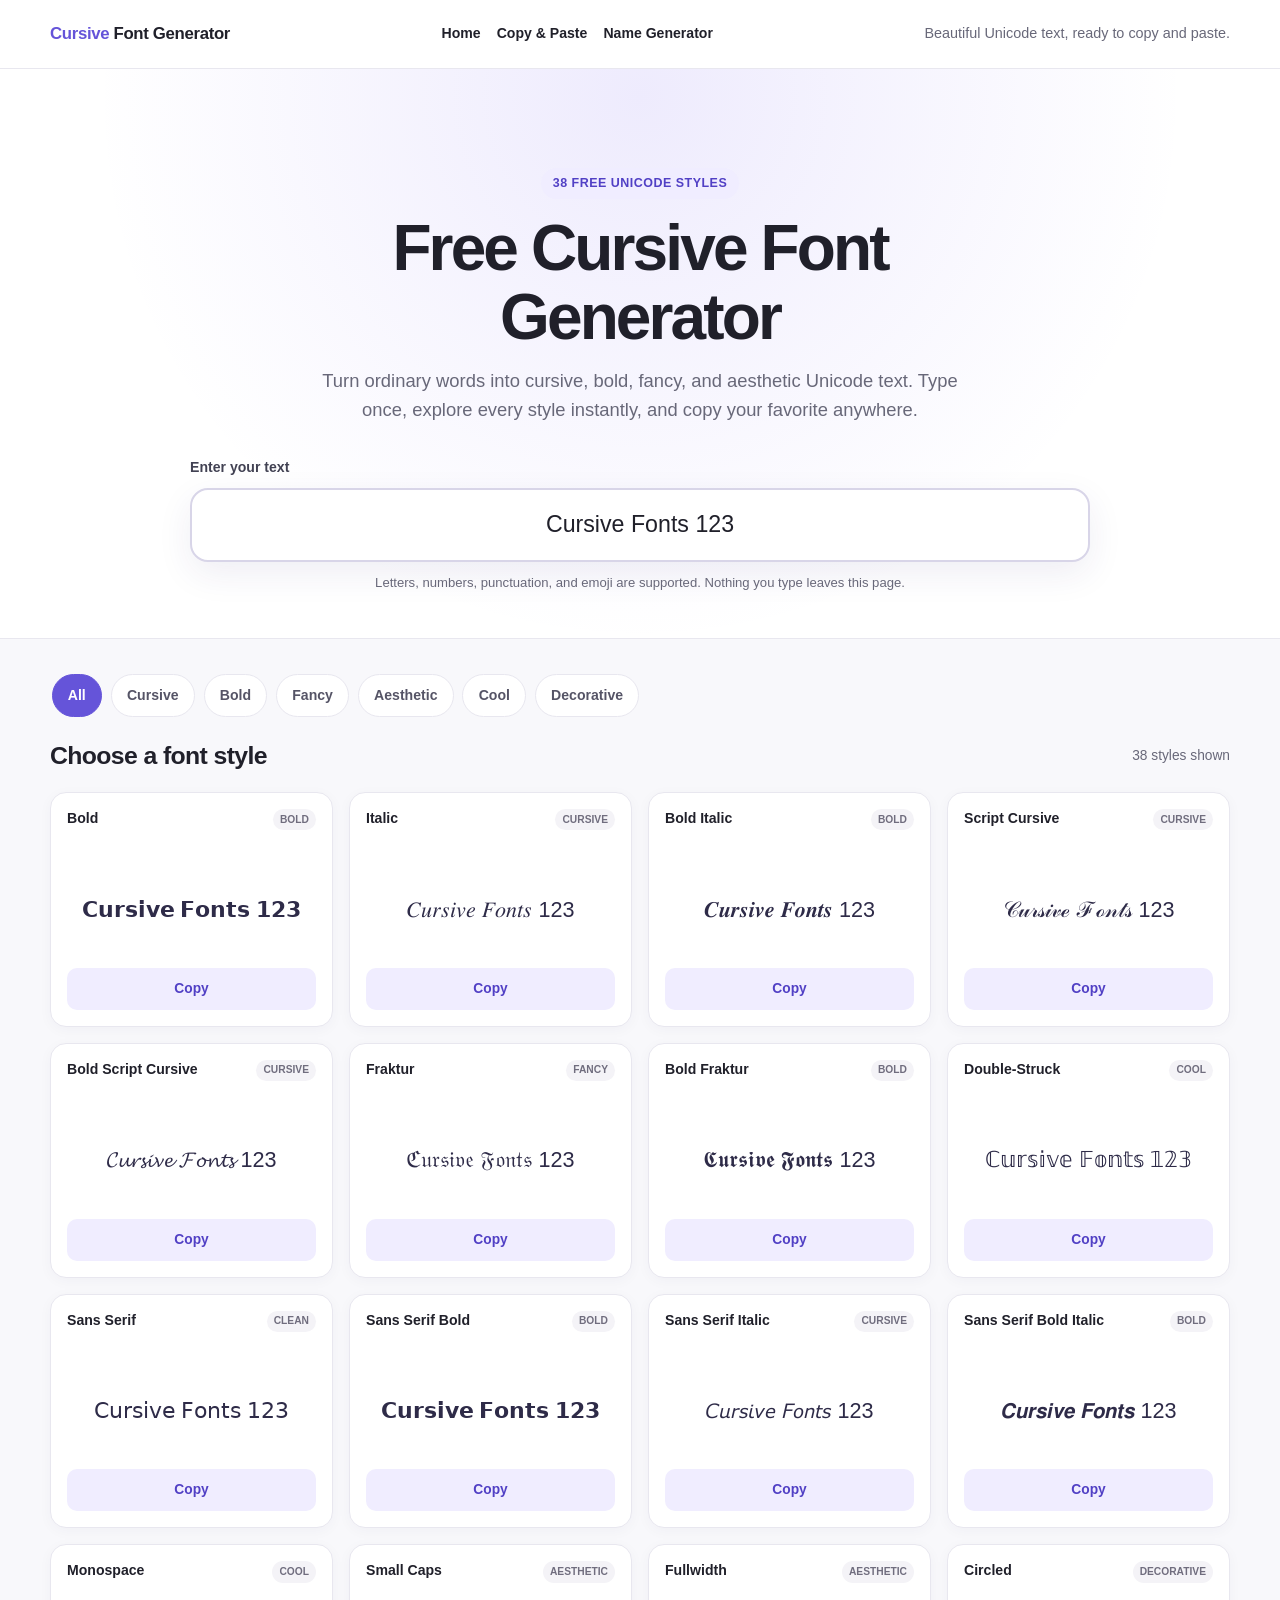
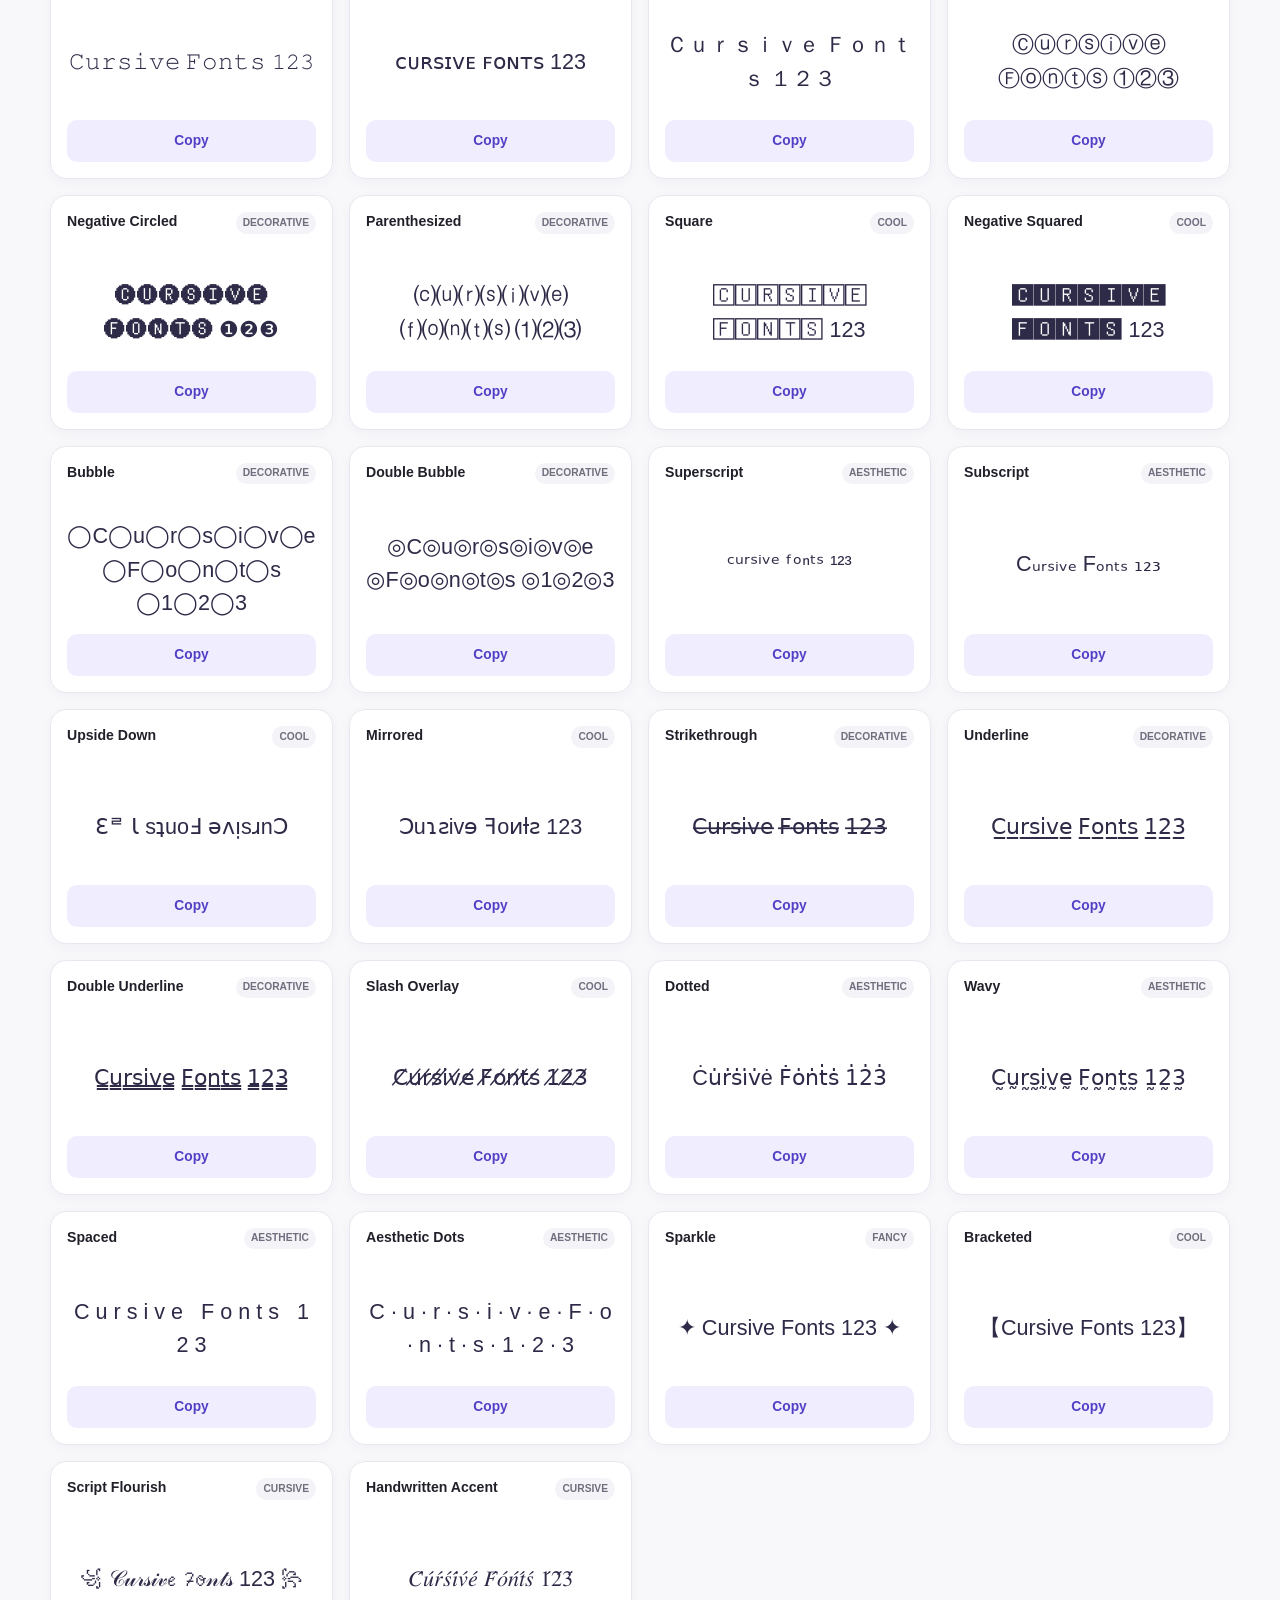
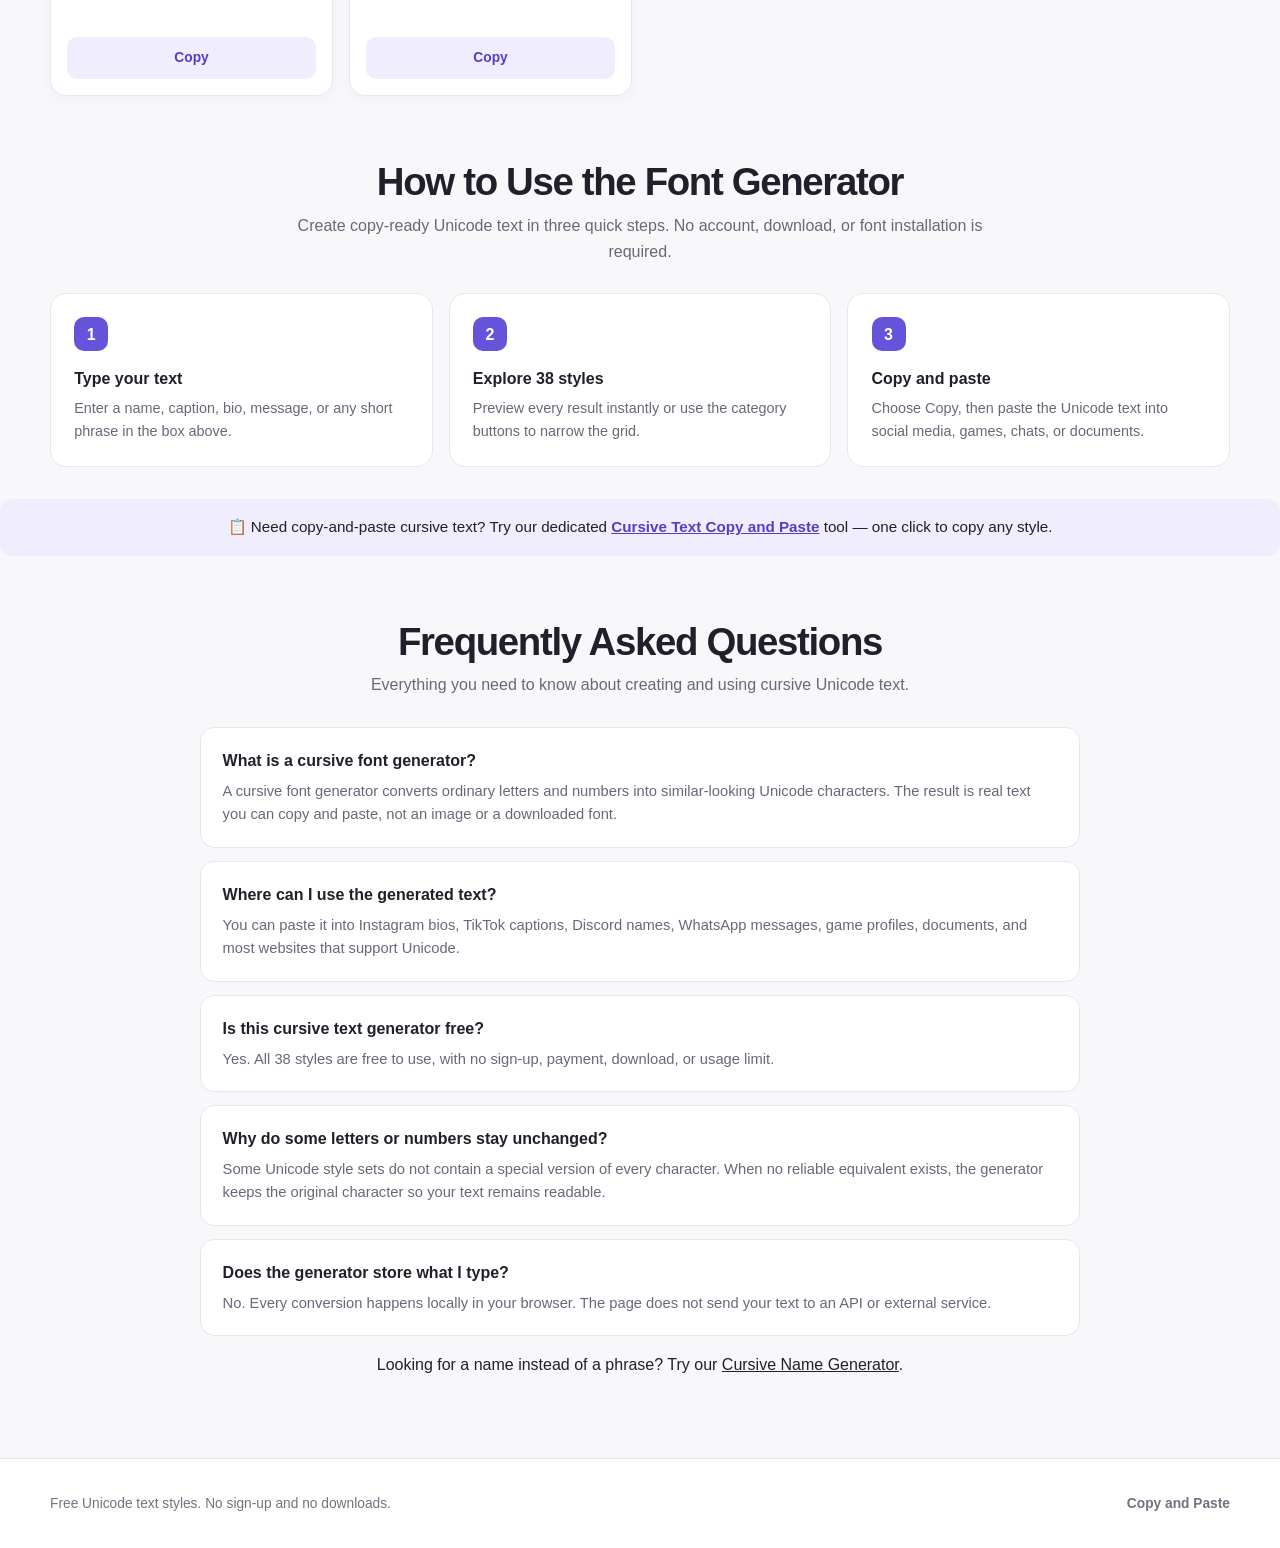
==== index.html @ 2319110b "Add files via upload Add cursive name generator and update navigation" ====
<!DOCTYPE html>
<html lang="en">
<head>
  <meta charset="UTF-8">
  <meta name="viewport" content="width=device-width, initial-scale=1.0">
  <title>Cursive Font Generator - Free Online Cursive Text Copy & Paste</title>
  <meta name="description" content="Generate beautiful cursive text instantly with Unicode. Free online cursive font generator with copy & paste support. Try 30+ styles — elegant, fancy, bold, aesthetic. No sign-up needed.">
  <meta name="robots" content="index, follow">
  <meta name="theme-color" content="#6d5ce7">
  <meta property="og:type" content="website">
  <meta property="og:title" content="Cursive Font Generator - Free Online Cursive Text Copy & Paste">
  <meta property="og:description" content="Create cursive, bold, fancy, and aesthetic Unicode text in 38 styles. Copy and paste anywhere for free.">
  <link rel="canonical" href="https://cursivefontsgenerator.com/">
  <style>
    :root {
      --accent: #6554d9;
      --accent-dark: #5140c5;
      --accent-soft: #f0edff;
      --ink: #20202a;
      --muted: #686879;
      --line: #e8e7ef;
      --surface: #ffffff;
      --page: #f8f8fb;
      --success: #18794e;
      --danger: #b42318;
      --radius: 16px;
      --shadow: 0 10px 30px rgba(35, 31, 78, 0.07);
    }

    * { box-sizing: border-box; }
    html { scroll-behavior: smooth; }
    body {
      margin: 0;
      color: var(--ink);
      background: var(--page);
      font-family: -apple-system, BlinkMacSystemFont, "Segoe UI", Roboto, Helvetica, Arial, sans-serif;
      line-height: 1.6;
      -webkit-font-smoothing: antialiased;
    }
    button, input { font: inherit; }
    button { -webkit-tap-highlight-color: transparent; }
    a { color: inherit; }
    [hidden] { display: none !important; }

    .skip-link {
      position: absolute;
      top: -100px;
      left: 1rem;
      z-index: 100;
      padding: .7rem 1rem;
      color: #fff;
      background: var(--accent-dark);
      border-radius: 0 0 8px 8px;
    }
    .skip-link:focus { top: 0; }

    .site-header {
      background: rgba(255, 255, 255, .94);
      border-bottom: 1px solid var(--line);
    }
    .header-inner,
    .container {
      width: min(1180px, calc(100% - 2rem));
      margin-inline: auto;
    }
    .header-inner {
      min-height: 68px;
      display: flex;
      align-items: center;
      justify-content: space-between;
      gap: 1rem;
    }
    .brand {
      font-size: 1.05rem;
      font-weight: 800;
      text-decoration: none;
      letter-spacing: -.02em;
    }
    .brand-mark { color: var(--accent); }
    .header-note {
      margin: 0;
      color: var(--muted);
      font-size: .9rem;
    }

    main { padding-bottom: 4rem; }
    .hero {
      padding: clamp(3.4rem, 8vw, 6.2rem) 0 2.8rem;
      text-align: center;
      background:
        radial-gradient(circle at 50% 5%, rgba(115, 91, 240, .12), transparent 34rem),
        var(--surface);
      border-bottom: 1px solid var(--line);
    }
    .eyebrow {
      display: inline-flex;
      align-items: center;
      gap: .4rem;
      margin: 0 0 .9rem;
      padding: .35rem .75rem;
      color: var(--accent-dark);
      background: var(--accent-soft);
      border-radius: 999px;
      font-size: .78rem;
      font-weight: 750;
      letter-spacing: .04em;
      text-transform: uppercase;
    }
    h1 {
      max-width: 780px;
      margin: 0 auto .85rem;
      font-size: clamp(2.15rem, 5vw, 4rem);
      line-height: 1.08;
      letter-spacing: -.045em;
    }
    .hero-copy {
      max-width: 680px;
      margin: 0 auto 2rem;
      color: var(--muted);
      font-size: clamp(1rem, 2vw, 1.15rem);
    }
    .generator-panel {
      max-width: 900px;
      margin-inline: auto;
    }
    .input-label {
      display: block;
      margin-bottom: .55rem;
      color: #424253;
      font-size: .88rem;
      font-weight: 700;
      text-align: left;
    }
    #text-input {
      width: 100%;
      min-height: 74px;
      padding: 1rem 1.25rem;
      color: var(--ink);
      background: #fff;
      border: 2px solid #d8d5e8;
      border-radius: 18px;
      outline: none;
      box-shadow: 0 12px 35px rgba(50, 43, 112, .08);
      font-size: clamp(1.15rem, 2.5vw, 1.45rem);
      text-align: center;
      transition: border-color .2s, box-shadow .2s;
    }
    #text-input:focus {
      border-color: var(--accent);
      box-shadow: 0 0 0 4px rgba(101, 84, 217, .12), 0 12px 35px rgba(50, 43, 112, .1);
    }
    #text-input::placeholder { color: #9a98a8; }
    .input-help {
      margin: .65rem 0 0;
      color: var(--muted);
      font-size: .82rem;
    }

    .styles-section { padding-top: 2rem; }
    .filter-row {
      display: flex;
      gap: .55rem;
      overflow-x: auto;
      padding: .2rem .1rem .7rem;
      scrollbar-width: thin;
    }
    .filter-btn {
      flex: 0 0 auto;
      padding: .58rem .95rem;
      color: #555466;
      background: #fff;
      border: 1px solid var(--line);
      border-radius: 999px;
      cursor: pointer;
      font-size: .88rem;
      font-weight: 700;
      transition: color .18s, background .18s, border-color .18s, transform .18s;
    }
    .filter-btn:hover { border-color: #b9b3e9; transform: translateY(-1px); }
    .filter-btn[aria-pressed="true"] {
      color: #fff;
      background: var(--accent);
      border-color: var(--accent);
    }
    .results-bar {
      display: flex;
      align-items: center;
      justify-content: space-between;
      gap: 1rem;
      margin: .5rem 0 1rem;
    }
    .results-bar h2 {
      margin: 0;
      font-size: clamp(1.25rem, 2vw, 1.55rem);
      letter-spacing: -.025em;
    }
    #result-count { margin: 0; color: var(--muted); font-size: .86rem; }

    .font-grid {
      display: grid;
      grid-template-columns: repeat(4, minmax(0, 1fr));
      gap: 1rem;
    }
    .font-card {
      min-width: 0;
      display: flex;
      flex-direction: column;
      padding: 1rem;
      background: var(--surface);
      border: 1px solid var(--line);
      border-radius: var(--radius);
      box-shadow: 0 3px 14px rgba(35, 31, 78, .035);
      transition: border-color .2s, box-shadow .2s, transform .2s;
    }
    .font-card:hover {
      border-color: #cec9ee;
      box-shadow: var(--shadow);
      transform: translateY(-2px);
    }
    .card-heading {
      min-height: 46px;
      display: flex;
      align-items: flex-start;
      justify-content: space-between;
      gap: .5rem;
    }
    .card-heading h3 {
      margin: 0;
      font-size: .88rem;
      line-height: 1.35;
    }
    .style-tag {
      flex: 0 0 auto;
      padding: .16rem .44rem;
      color: #706d7e;
      background: #f4f3f7;
      border-radius: 999px;
      font-size: .64rem;
      font-weight: 700;
      text-transform: uppercase;
    }
    .preview {
      min-height: 88px;
      max-height: 145px;
      display: flex;
      align-items: center;
      justify-content: center;
      overflow: auto;
      margin: .65rem 0 .9rem;
      color: #2e2b48;
      font-size: clamp(1.08rem, 1.8vw, 1.35rem);
      line-height: 1.55;
      text-align: center;
      overflow-wrap: anywhere;
      white-space: pre-wrap;
    }
    .copy-btn {
      width: 100%;
      min-height: 42px;
      margin-top: auto;
      color: var(--accent-dark);
      background: var(--accent-soft);
      border: 1px solid transparent;
      border-radius: 10px;
      cursor: pointer;
      font-size: .86rem;
      font-weight: 800;
      transition: color .18s, background .18s, transform .18s;
    }
    .copy-btn:hover { color: #fff; background: var(--accent); }
    .copy-btn:active { transform: scale(.98); }
    .copy-btn.copied { color: #fff; background: var(--success); }
    .copy-btn.copy-failed { color: #fff; background: var(--danger); }
    :focus-visible { outline: 3px solid rgba(101, 84, 217, .35); outline-offset: 3px; }

    .content-section { padding-top: 4rem; }
    .section-heading { max-width: 690px; margin: 0 auto 1.8rem; text-align: center; }
    .section-heading h2 {
      margin: 0 0 .55rem;
      font-size: clamp(1.75rem, 3vw, 2.45rem);
      line-height: 1.15;
      letter-spacing: -.035em;
    }
    .section-heading p { margin: 0; color: var(--muted); }
    .steps {
      display: grid;
      grid-template-columns: repeat(3, minmax(0, 1fr));
      gap: 1rem;
      margin: 0;
      padding: 0;
      list-style: none;
      counter-reset: steps;
    }
    .steps li {
      position: relative;
      padding: 1.45rem;
      background: #fff;
      border: 1px solid var(--line);
      border-radius: var(--radius);
      counter-increment: steps;
    }
    .steps li::before {
      content: counter(steps);
      width: 34px;
      height: 34px;
      display: grid;
      place-items: center;
      margin-bottom: .9rem;
      color: #fff;
      background: var(--accent);
      border-radius: 10px;
      font-weight: 800;
    }
    .steps h3 { margin: 0 0 .35rem; font-size: 1rem; }
    .steps p { margin: 0; color: var(--muted); font-size: .9rem; }

    .faq-list { max-width: 880px; margin: 0 auto; display: grid; gap: .8rem; }
    .faq-item {
      padding: 1.25rem 1.35rem;
      background: #fff;
      border: 1px solid var(--line);
      border-radius: 14px;
    }
    .faq-item h3 { margin: 0 0 .4rem; font-size: 1rem; }
    .faq-item p { margin: 0; color: var(--muted); font-size: .92rem; }

    .site-footer {
      padding: 2.1rem 0;
      color: #747281;
      background: #fff;
      border-top: 1px solid var(--line);
    }
    .footer-inner {
      display: flex;
      align-items: center;
      justify-content: space-between;
      gap: 1rem;
    }
    .footer-inner p { margin: 0; font-size: .86rem; }
    .footer-nav { display: flex; flex-wrap: wrap; gap: 1rem; }
    .footer-nav a { font-size: .86rem; font-weight: 700; text-decoration: none; }
    .footer-nav a:hover { color: var(--accent-dark); text-decoration: underline; }

    @media (max-width: 1020px) {
      .font-grid { grid-template-columns: repeat(3, minmax(0, 1fr)); }
    }
    @media (max-width: 760px) {
      .header-note { display: none; }
      .steps { grid-template-columns: 1fr; }
      .footer-inner { align-items: flex-start; flex-direction: column; }
    }
    @media (max-width: 680px) {
      .header-inner, .container { width: min(100% - 1rem, 1180px); }
      .hero { padding-top: 3rem; }
      #text-input { min-height: 66px; padding-inline: .8rem; }
      .font-grid { grid-template-columns: repeat(2, minmax(0, 1fr)); gap: .65rem; }
      .font-card { padding: .8rem; border-radius: 13px; }
      .card-heading { min-height: 54px; display: block; }
      .card-heading h3 { min-height: 2.4em; font-size: .79rem; }
      .style-tag { display: inline-block; margin-top: .25rem; }
      .preview { min-height: 80px; margin-block: .45rem .7rem; font-size: 1.02rem; }
      .copy-btn { min-height: 40px; }
      .results-bar { align-items: flex-end; }
      .content-section { padding-top: 3.2rem; }
    }
    @media (max-width: 380px) {
      .font-grid { gap: .5rem; }
      .font-card { padding: .68rem; }
      .preview { font-size: .94rem; }
    }
    @media (prefers-reduced-motion: reduce) {
      html { scroll-behavior: auto; }
      *, *::before, *::after { transition-duration: .01ms !important; animation-duration: .01ms !important; }
    }

    /* Copy and paste page additions */
    .header-nav {
      display: flex;
      gap: 1.2rem;
      align-items: center;
    }
    .header-nav a {
      font-size: .88rem;
      font-weight: 700;
      text-decoration: none;
      color: var(--ink);
      padding: .35rem 0;
      border-bottom: 2px solid transparent;
      transition: border-color .2s, color .2s;
    }
    .header-nav a:hover {
      color: var(--accent);
      border-bottom-color: var(--accent);
    }
    .context-link {
      text-align: center;
      margin: 2rem 0 0;
      padding: 1rem 1.25rem;
      background: var(--accent-soft);
      border-radius: 12px;
      font-size: .95rem;
    }
    .context-link a {
      font-weight: 800;
      color: var(--accent-dark);
    }
    .context-link a:hover { text-decoration: underline; }
    @media (max-width: 680px) {
      .header-nav { flex-wrap: nowrap; gap: .8rem; }
      .header-nav a { font-size: .82rem; white-space: nowrap; }
    }
    /* End copy and paste page additions */
    .header-inner { flex-wrap: wrap; padding-block: .7rem; }
    .header-nav { display: flex; flex-wrap: wrap; gap: 1rem; }
    @media(max-width: 680px) { .header-inner { justify-content: center; } .header-nav { justify-content: center; } }
  </style>
</head>
<body>
  <a class="skip-link" href="#generator">Skip to generator</a>

  <header class="site-header">
    <div class="header-inner">
      <a class="brand" href="/" aria-label="Cursive Font Generator home"><span class="brand-mark">Cursive</span> Font Generator</a>
      <nav class="header-nav" aria-label="Main navigation">
        <a href="/">Home</a>
        <a href="/copy-and-paste/">Copy & Paste</a>
        <a href="/cursive-name-generator/">Name Generator</a>
      </nav>
      <p class="header-note">Beautiful Unicode text, ready to copy and paste.</p>
    </div>
  </header>

  <main id="main-content">
    <section class="hero" id="generator" aria-labelledby="page-title">
      <div class="container">
        <p class="eyebrow">38 free Unicode styles</p>
        <h1 id="page-title">Free Cursive Font Generator</h1>
        <p class="hero-copy">Turn ordinary words into cursive, bold, fancy, and aesthetic Unicode text. Type once, explore every style instantly, and copy your favorite anywhere.</p>
        <div class="generator-panel">
          <label class="input-label" for="text-input">Enter your text</label>
          <input id="text-input" type="text" value="Cursive Fonts 123" maxlength="240" autocomplete="off" spellcheck="false" aria-describedby="input-help">
          <p class="input-help" id="input-help">Letters, numbers, punctuation, and emoji are supported. Nothing you type leaves this page.</p>
        </div>
      </div>
    </section>

    <section class="styles-section container" aria-labelledby="styles-title">
      <nav class="filter-row" aria-label="Font style categories">
        <button class="filter-btn" type="button" data-filter="all" aria-pressed="true">All</button>
        <button class="filter-btn" type="button" data-filter="cursive" aria-pressed="false">Cursive</button>
        <button class="filter-btn" type="button" data-filter="bold" aria-pressed="false">Bold</button>
        <button class="filter-btn" type="button" data-filter="fancy" aria-pressed="false">Fancy</button>
        <button class="filter-btn" type="button" data-filter="aesthetic" aria-pressed="false">Aesthetic</button>
        <button class="filter-btn" type="button" data-filter="cool" aria-pressed="false">Cool</button>
        <button class="filter-btn" type="button" data-filter="decorative" aria-pressed="false">Decorative</button>
      </nav>

      <div class="results-bar">
        <h2 id="styles-title">Choose a font style</h2>
        <p id="result-count" aria-live="polite">38 styles shown</p>
      </div>

      <div class="font-grid">
        <article class="font-card" data-style="bold" data-categories="bold cool">
          <div class="card-heading"><h3>Bold</h3><span class="style-tag">Bold</span></div>
          <p class="preview" aria-live="polite">𝗖𝘂𝗿𝘀𝗶𝘃𝗲 𝗙𝗼𝗻𝘁𝘀 𝟭𝟮𝟯</p>
          <button class="copy-btn" type="button" aria-label="Copy Bold text">Copy</button>
        </article>
        <article class="font-card" data-style="italic" data-categories="cursive aesthetic">
          <div class="card-heading"><h3>Italic</h3><span class="style-tag">Cursive</span></div>
          <p class="preview" aria-live="polite">𝐶𝑢𝑟𝑠𝑖𝑣𝑒 𝐹𝑜𝑛𝑡𝑠 123</p>
          <button class="copy-btn" type="button" aria-label="Copy Italic text">Copy</button>
        </article>
        <article class="font-card" data-style="bold-italic" data-categories="cursive bold fancy">
          <div class="card-heading"><h3>Bold Italic</h3><span class="style-tag">Bold</span></div>
          <p class="preview" aria-live="polite">𝑪𝒖𝒓𝒔𝒊𝒗𝒆 𝑭𝒐𝒏𝒕𝒔 123</p>
          <button class="copy-btn" type="button" aria-label="Copy Bold Italic text">Copy</button>
        </article>
        <article class="font-card" data-style="script" data-categories="cursive fancy aesthetic">
          <div class="card-heading"><h3>Script Cursive</h3><span class="style-tag">Cursive</span></div>
          <p class="preview" aria-live="polite">𝒞𝓊𝓇𝓈𝒾𝓋ℯ ℱℴ𝓃𝓉𝓈 123</p>
          <button class="copy-btn" type="button" aria-label="Copy Script Cursive text">Copy</button>
        </article>
        <article class="font-card" data-style="bold-script" data-categories="cursive bold fancy">
          <div class="card-heading"><h3>Bold Script Cursive</h3><span class="style-tag">Cursive</span></div>
          <p class="preview" aria-live="polite">𝓒𝓾𝓻𝓼𝓲𝓿𝓮 𝓕𝓸𝓷𝓽𝓼 123</p>
          <button class="copy-btn" type="button" aria-label="Copy Bold Script Cursive text">Copy</button>
        </article>
        <article class="font-card" data-style="fraktur" data-categories="fancy cool">
          <div class="card-heading"><h3>Fraktur</h3><span class="style-tag">Fancy</span></div>
          <p class="preview" aria-live="polite">ℭ𝔲𝔯𝔰𝔦𝔳𝔢 𝔉𝔬𝔫𝔱𝔰 123</p>
          <button class="copy-btn" type="button" aria-label="Copy Fraktur text">Copy</button>
        </article>
        <article class="font-card" data-style="bold-fraktur" data-categories="bold fancy cool">
          <div class="card-heading"><h3>Bold Fraktur</h3><span class="style-tag">Bold</span></div>
          <p class="preview" aria-live="polite">𝕮𝖚𝖗𝖘𝖎𝖛𝖊 𝕱𝖔𝖓𝖙𝖘 123</p>
          <button class="copy-btn" type="button" aria-label="Copy Bold Fraktur text">Copy</button>
        </article>
        <article class="font-card" data-style="double-struck" data-categories="fancy cool">
          <div class="card-heading"><h3>Double-Struck</h3><span class="style-tag">Cool</span></div>
          <p class="preview" aria-live="polite">ℂ𝕦𝕣𝕤𝕚𝕧𝕖 𝔽𝕠𝕟𝕥𝕤 𝟙𝟚𝟛</p>
          <button class="copy-btn" type="button" aria-label="Copy Double-Struck text">Copy</button>
        </article>
        <article class="font-card" data-style="sans-serif" data-categories="aesthetic cool">
          <div class="card-heading"><h3>Sans Serif</h3><span class="style-tag">Clean</span></div>
          <p class="preview" aria-live="polite">𝖢𝗎𝗋𝗌𝗂𝗏𝖾 𝖥𝗈𝗇𝗍𝗌 𝟣𝟤𝟥</p>
          <button class="copy-btn" type="button" aria-label="Copy Sans Serif text">Copy</button>
        </article>
        <article class="font-card" data-style="sans-bold" data-categories="bold cool">
          <div class="card-heading"><h3>Sans Serif Bold</h3><span class="style-tag">Bold</span></div>
          <p class="preview" aria-live="polite">𝗖𝘂𝗿𝘀𝗶𝘃𝗲 𝗙𝗼𝗻𝘁𝘀 𝟭𝟮𝟯</p>
          <button class="copy-btn" type="button" aria-label="Copy Sans Serif Bold text">Copy</button>
        </article>
        <article class="font-card" data-style="sans-italic" data-categories="cursive aesthetic cool">
          <div class="card-heading"><h3>Sans Serif Italic</h3><span class="style-tag">Cursive</span></div>
          <p class="preview" aria-live="polite">𝘊𝘶𝘳𝘴𝘪𝘷𝘦 𝘍𝘰𝘯𝘵𝘴 123</p>
          <button class="copy-btn" type="button" aria-label="Copy Sans Serif Italic text">Copy</button>
        </article>
        <article class="font-card" data-style="sans-bold-italic" data-categories="bold fancy cool">
          <div class="card-heading"><h3>Sans Serif Bold Italic</h3><span class="style-tag">Bold</span></div>
          <p class="preview" aria-live="polite">𝘾𝙪𝙧𝙨𝙞𝙫𝙚 𝙁𝙤𝙣𝙩𝙨 123</p>
          <button class="copy-btn" type="button" aria-label="Copy Sans Serif Bold Italic text">Copy</button>
        </article>
        <article class="font-card" data-style="monospace" data-categories="aesthetic cool">
          <div class="card-heading"><h3>Monospace</h3><span class="style-tag">Cool</span></div>
          <p class="preview" aria-live="polite">𝙲𝚞𝚛𝚜𝚒𝚟𝚎 𝙵𝚘𝚗𝚝𝚜 𝟷𝟸𝟹</p>
          <button class="copy-btn" type="button" aria-label="Copy Monospace text">Copy</button>
        </article>
        <article class="font-card" data-style="small-caps" data-categories="aesthetic cool">
          <div class="card-heading"><h3>Small Caps</h3><span class="style-tag">Aesthetic</span></div>
          <p class="preview" aria-live="polite">ᴄᴜʀꜱɪᴠᴇ ꜰᴏɴᴛꜱ 123</p>
          <button class="copy-btn" type="button" aria-label="Copy Small Caps text">Copy</button>
        </article>
        <article class="font-card" data-style="fullwidth" data-categories="aesthetic cool">
          <div class="card-heading"><h3>Fullwidth</h3><span class="style-tag">Aesthetic</span></div>
          <p class="preview" aria-live="polite">Ｃｕｒｓｉｖｅ Ｆｏｎｔｓ １２３</p>
          <button class="copy-btn" type="button" aria-label="Copy Fullwidth text">Copy</button>
        </article>
        <article class="font-card" data-style="circled" data-categories="fancy decorative">
          <div class="card-heading"><h3>Circled</h3><span class="style-tag">Decorative</span></div>
          <p class="preview" aria-live="polite">Ⓒⓤⓡⓢⓘⓥⓔ Ⓕⓞⓝⓣⓢ ①②③</p>
          <button class="copy-btn" type="button" aria-label="Copy Circled text">Copy</button>
        </article>
        <article class="font-card" data-style="negative-circled" data-categories="bold fancy decorative">
          <div class="card-heading"><h3>Negative Circled</h3><span class="style-tag">Decorative</span></div>
          <p class="preview" aria-live="polite">🅒🅤🅡🅢🅘🅥🅔 🅕🅞🅝🅣🅢 ❶❷❸</p>
          <button class="copy-btn" type="button" aria-label="Copy Negative Circled text">Copy</button>
        </article>
        <article class="font-card" data-style="parenthesized" data-categories="fancy decorative">
          <div class="card-heading"><h3>Parenthesized</h3><span class="style-tag">Decorative</span></div>
          <p class="preview" aria-live="polite">⒞⒰⒭⒮⒤⒱⒠ ⒡⒪⒩⒯⒮ ⑴⑵⑶</p>
          <button class="copy-btn" type="button" aria-label="Copy Parenthesized text">Copy</button>
        </article>
        <article class="font-card" data-style="squared" data-categories="cool decorative">
          <div class="card-heading"><h3>Square</h3><span class="style-tag">Cool</span></div>
          <p class="preview" aria-live="polite">🄲🅄🅁🅂🄸🅅🄴 🄵🄾🄽🅃🅂 123</p>
          <button class="copy-btn" type="button" aria-label="Copy Square text">Copy</button>
        </article>
        <article class="font-card" data-style="negative-squared" data-categories="bold cool decorative">
          <div class="card-heading"><h3>Negative Squared</h3><span class="style-tag">Cool</span></div>
          <p class="preview" aria-live="polite">🅲🆄🆁🆂🅸🆅🅴 🅵🅾🅽🆃🆂 123</p>
          <button class="copy-btn" type="button" aria-label="Copy Negative Squared text">Copy</button>
        </article>
        <article class="font-card" data-style="bubble" data-categories="fancy decorative">
          <div class="card-heading"><h3>Bubble</h3><span class="style-tag">Decorative</span></div>
          <p class="preview" aria-live="polite">◯C◯u◯r◯s◯i◯v◯e ◯F◯o◯n◯t◯s ◯1◯2◯3</p>
          <button class="copy-btn" type="button" aria-label="Copy Bubble text">Copy</button>
        </article>
        <article class="font-card" data-style="double-bubble" data-categories="fancy decorative">
          <div class="card-heading"><h3>Double Bubble</h3><span class="style-tag">Decorative</span></div>
          <p class="preview" aria-live="polite">◎C◎u◎r◎s◎i◎v◎e ◎F◎o◎n◎t◎s ◎1◎2◎3</p>
          <button class="copy-btn" type="button" aria-label="Copy Double Bubble text">Copy</button>
        </article>
        <article class="font-card" data-style="superscript" data-categories="aesthetic fancy">
          <div class="card-heading"><h3>Superscript</h3><span class="style-tag">Aesthetic</span></div>
          <p class="preview" aria-live="polite">ᶜᵘʳˢⁱᵛᵉ ᶠᵒⁿᵗˢ ¹²³</p>
          <button class="copy-btn" type="button" aria-label="Copy Superscript text">Copy</button>
        </article>
        <article class="font-card" data-style="subscript" data-categories="aesthetic fancy">
          <div class="card-heading"><h3>Subscript</h3><span class="style-tag">Aesthetic</span></div>
          <p class="preview" aria-live="polite">Cᵤᵣₛᵢᵥₑ Fₒₙₜₛ ₁₂₃</p>
          <button class="copy-btn" type="button" aria-label="Copy Subscript text">Copy</button>
        </article>
        <article class="font-card" data-style="upside-down" data-categories="cool fancy">
          <div class="card-heading"><h3>Upside Down</h3><span class="style-tag">Cool</span></div>
          <p class="preview" aria-live="polite">ƐᄅƖ sʇuoℲ ǝʌᴉsɹnƆ</p>
          <button class="copy-btn" type="button" aria-label="Copy Upside Down text">Copy</button>
        </article>
        <article class="font-card" data-style="mirrored" data-categories="cool fancy">
          <div class="card-heading"><h3>Mirrored</h3><span class="style-tag">Cool</span></div>
          <p class="preview" aria-live="polite">Ɔnɿƨivɘ ꟻonƚƨ 123</p>
          <button class="copy-btn" type="button" aria-label="Copy Mirrored text">Copy</button>
        </article>
        <article class="font-card" data-style="strikethrough" data-categories="decorative cool">
          <div class="card-heading"><h3>Strikethrough</h3><span class="style-tag">Decorative</span></div>
          <p class="preview" aria-live="polite">C̶u̶r̶s̶i̶v̶e̶ F̶o̶n̶t̶s̶ 1̶2̶3̶</p>
          <button class="copy-btn" type="button" aria-label="Copy Strikethrough text">Copy</button>
        </article>
        <article class="font-card" data-style="underline" data-categories="decorative aesthetic">
          <div class="card-heading"><h3>Underline</h3><span class="style-tag">Decorative</span></div>
          <p class="preview" aria-live="polite">C̲u̲r̲s̲i̲v̲e̲ F̲o̲n̲t̲s̲ 1̲2̲3̲</p>
          <button class="copy-btn" type="button" aria-label="Copy Underline text">Copy</button>
        </article>
        <article class="font-card" data-style="double-underline" data-categories="decorative fancy">
          <div class="card-heading"><h3>Double Underline</h3><span class="style-tag">Decorative</span></div>
          <p class="preview" aria-live="polite">C̳u̳r̳s̳i̳v̳e̳ F̳o̳n̳t̳s̳ 1̳2̳3̳</p>
          <button class="copy-btn" type="button" aria-label="Copy Double Underline text">Copy</button>
        </article>
        <article class="font-card" data-style="slash-overlay" data-categories="decorative cool">
          <div class="card-heading"><h3>Slash Overlay</h3><span class="style-tag">Cool</span></div>
          <p class="preview" aria-live="polite">C̸u̸r̸s̸i̸v̸e̸ F̸o̸n̸t̸s̸ 1̸2̸3̸</p>
          <button class="copy-btn" type="button" aria-label="Copy Slash Overlay text">Copy</button>
        </article>
        <article class="font-card" data-style="dotted" data-categories="aesthetic decorative">
          <div class="card-heading"><h3>Dotted</h3><span class="style-tag">Aesthetic</span></div>
          <p class="preview" aria-live="polite">Ċu̇ṙṡi̇v̇ė Ḟȯṅṫṡ 1̇2̇3̇</p>
          <button class="copy-btn" type="button" aria-label="Copy Dotted text">Copy</button>
        </article>
        <article class="font-card" data-style="wavy" data-categories="aesthetic decorative">
          <div class="card-heading"><h3>Wavy</h3><span class="style-tag">Aesthetic</span></div>
          <p class="preview" aria-live="polite">C̰ṵr̰s̰ḭv̰ḛ F̰o̰n̰t̰s̰ 1̰2̰3̰</p>
          <button class="copy-btn" type="button" aria-label="Copy Wavy text">Copy</button>
        </article>
        <article class="font-card" data-style="spaced" data-categories="aesthetic cool">
          <div class="card-heading"><h3>Spaced</h3><span class="style-tag">Aesthetic</span></div>
          <p class="preview" aria-live="polite">C u r s i v e   F o n t s   1 2 3</p>
          <button class="copy-btn" type="button" aria-label="Copy Spaced text">Copy</button>
        </article>
        <article class="font-card" data-style="aesthetic-dots" data-categories="aesthetic decorative">
          <div class="card-heading"><h3>Aesthetic Dots</h3><span class="style-tag">Aesthetic</span></div>
          <p class="preview" aria-live="polite">C · u · r · s · i · v · e · F · o · n · t · s · 1 · 2 · 3</p>
          <button class="copy-btn" type="button" aria-label="Copy Aesthetic Dots text">Copy</button>
        </article>
        <article class="font-card" data-style="sparkle" data-categories="aesthetic fancy decorative">
          <div class="card-heading"><h3>Sparkle</h3><span class="style-tag">Fancy</span></div>
          <p class="preview" aria-live="polite">✦ Cursive Fonts 123 ✦</p>
          <button class="copy-btn" type="button" aria-label="Copy Sparkle text">Copy</button>
        </article>
        <article class="font-card" data-style="bracketed" data-categories="cool decorative">
          <div class="card-heading"><h3>Bracketed</h3><span class="style-tag">Cool</span></div>
          <p class="preview" aria-live="polite">【Cursive Fonts 123】</p>
          <button class="copy-btn" type="button" aria-label="Copy Bracketed text">Copy</button>
        </article>
        <article class="font-card" data-style="script-flourish" data-categories="cursive fancy decorative">
          <div class="card-heading"><h3>Script Flourish</h3><span class="style-tag">Cursive</span></div>
          <p class="preview" aria-live="polite">꧁ 𝒞𝓊𝓇𝓈𝒾𝓋ℯ ℱℴ𝓃𝓉𝓈 123 ꧂</p>
          <button class="copy-btn" type="button" aria-label="Copy Script Flourish text">Copy</button>
        </article>
        <article class="font-card" data-style="handwritten-accent" data-categories="cursive aesthetic fancy">
          <div class="card-heading"><h3>Handwritten Accent</h3><span class="style-tag">Cursive</span></div>
          <p class="preview" aria-live="polite">𝐶́𝑢́𝑟́𝑠́𝑖́𝑣́𝑒́ 𝐹́𝑜́𝑛́𝑡́𝑠́ 1́2́3́</p>
          <button class="copy-btn" type="button" aria-label="Copy Handwritten Accent text">Copy</button>
        </article>
      </div>
    </section>

    <section class="content-section container" aria-labelledby="how-title">
      <div class="section-heading">
        <h2 id="how-title">How to Use the Font Generator</h2>
        <p>Create copy-ready Unicode text in three quick steps. No account, download, or font installation is required.</p>
      </div>
      <ol class="steps">
        <li><h3>Type your text</h3><p>Enter a name, caption, bio, message, or any short phrase in the box above.</p></li>
        <li><h3>Explore 38 styles</h3><p>Preview every result instantly or use the category buttons to narrow the grid.</p></li>
        <li><h3>Copy and paste</h3><p>Choose Copy, then paste the Unicode text into social media, games, chats, or documents.</p></li>
      </ol>
    </section>

    <p class="context-link">
      📋 Need copy-and-paste cursive text? Try our dedicated 
      <a href="/copy-and-paste/">Cursive Text Copy and Paste</a> tool — 
      one click to copy any style.
    </p>

    <section class="content-section container" aria-labelledby="faq-title">
      <div class="section-heading">
        <h2 id="faq-title">Frequently Asked Questions</h2>
        <p>Everything you need to know about creating and using cursive Unicode text.</p>
      </div>
      <div class="faq-list">
        <article class="faq-item"><h3>What is a cursive font generator?</h3><p>A cursive font generator converts ordinary letters and numbers into similar-looking Unicode characters. The result is real text you can copy and paste, not an image or a downloaded font.</p></article>
        <article class="faq-item"><h3>Where can I use the generated text?</h3><p>You can paste it into Instagram bios, TikTok captions, Discord names, WhatsApp messages, game profiles, documents, and most websites that support Unicode.</p></article>
        <article class="faq-item"><h3>Is this cursive text generator free?</h3><p>Yes. All 38 styles are free to use, with no sign-up, payment, download, or usage limit.</p></article>
        <article class="faq-item"><h3>Why do some letters or numbers stay unchanged?</h3><p>Some Unicode style sets do not contain a special version of every character. When no reliable equivalent exists, the generator keeps the original character so your text remains readable.</p></article>
        <article class="faq-item"><h3>Does the generator store what I type?</h3><p>No. Every conversion happens locally in your browser. The page does not send your text to an API or external service.</p></article>
      </div>
    </section>
    <p class="container" style="text-align:center">Looking for a name instead of a phrase? Try our <a href="/cursive-name-generator/">Cursive Name Generator</a>.</p>
  </main>

  <footer class="site-footer">
    <div class="container footer-inner">
      <p>Free Unicode text styles. No sign-up and no downloads.</p>
      <nav class="footer-nav" aria-label="Footer navigation">
        <a href="/copy-and-paste">Copy and Paste</a>
      </nav>
    </div>
  </footer>

  <script type="application/ld+json">
  {
    "@context": "https://schema.org",
    "@type": "FAQPage",
    "mainEntity": [
      {
        "@type": "Question",
        "name": "What is a cursive font generator?",
        "acceptedAnswer": { "@type": "Answer", "text": "A cursive font generator converts ordinary letters and numbers into similar-looking Unicode characters. The result is real text you can copy and paste, not an image or a downloaded font." }
      },
      {
        "@type": "Question",
        "name": "Where can I use the generated text?",
        "acceptedAnswer": { "@type": "Answer", "text": "You can paste it into Instagram bios, TikTok captions, Discord names, WhatsApp messages, game profiles, documents, and most websites that support Unicode." }
      },
      {
        "@type": "Question",
        "name": "Is this cursive text generator free?",
        "acceptedAnswer": { "@type": "Answer", "text": "Yes. All 38 styles are free to use, with no sign-up, payment, download, or usage limit." }
      },
      {
        "@type": "Question",
        "name": "Why do some letters or numbers stay unchanged?",
        "acceptedAnswer": { "@type": "Answer", "text": "Some Unicode style sets do not contain a special version of every character. When no reliable equivalent exists, the generator keeps the original character so your text remains readable." }
      },
      {
        "@type": "Question",
        "name": "Does the generator store what I type?",
        "acceptedAnswer": { "@type": "Answer", "text": "No. Every conversion happens locally in your browser. The page does not send your text to an API or external service." }
      }
    ]
  }
  </script>

  <script>
    (() => {
      'use strict';

      const SOURCE = 'ABCDEFGHIJKLMNOPQRSTUVWXYZabcdefghijklmnopqrstuvwxyz0123456789';
      const DIGITS = '0123456789';
      const SAMPLE_TEXT = 'Cursive Fonts 123';

      const codePointRange = (start, length) => Array.from({ length }, (_, index) => String.fromCodePoint(start + index)).join('');
      const continuousAlphabet = (upperStart, lowerStart, digitStart = null) =>
        codePointRange(upperStart, 26) + codePointRange(lowerStart, 26) + (digitStart === null ? DIGITS : codePointRange(digitStart, 10));

      const TARGET_ALPHABETS = Object.freeze({
        bold: continuousAlphabet(0x1D5D4, 0x1D5EE, 0x1D7EC),
        italic: '𝐴𝐵𝐶𝐷𝐸𝐹𝐺𝐻𝐼𝐽𝐾𝐿𝑀𝑁𝑂𝑃𝑄𝑅𝑆𝑇𝑈𝑉𝑊𝑋𝑌𝑍𝑎𝑏𝑐𝑑𝑒𝑓𝑔ℎ𝑖𝑗𝑘𝑙𝑚𝑛𝑜𝑝𝑞𝑟𝑠𝑡𝑢𝑣𝑤𝑥𝑦𝑧0123456789',
        boldItalic: continuousAlphabet(0x1D468, 0x1D482),
        script: '𝒜ℬ𝒞𝒟ℰℱ𝒢ℋℐ𝒥𝒦ℒℳ𝒩𝒪𝒫𝒬ℛ𝒮𝒯𝒰𝒱𝒲𝒳𝒴𝒵𝒶𝒷𝒸𝒹ℯ𝒻ℊ𝒽𝒾𝒿𝓀𝓁𝓂𝓃ℴ𝓅𝓆𝓇𝓈𝓉𝓊𝓋𝓌𝓍𝓎𝓏0123456789',
        boldScript: continuousAlphabet(0x1D4D0, 0x1D4EA),
        fraktur: '𝔄𝔅ℭ𝔇𝔈𝔉𝔊ℌℑ𝔍𝔎𝔏𝔐𝔑𝔒𝔓𝔔ℜ𝔖𝔗𝔘𝔙𝔚𝔛𝔜ℨ𝔞𝔟𝔠𝔡𝔢𝔣𝔤𝔥𝔦𝔧𝔨𝔩𝔪𝔫𝔬𝔭𝔮𝔯𝔰𝔱𝔲𝔳𝔴𝔵𝔶𝔷0123456789',
        boldFraktur: continuousAlphabet(0x1D56C, 0x1D586),
        doubleStruck: '𝔸𝔹ℂ𝔻𝔼𝔽𝔾ℍ𝕀𝕁𝕂𝕃𝕄ℕ𝕆ℙℚℝ𝕊𝕋𝕌𝕍𝕎𝕏𝕐ℤ𝕒𝕓𝕔𝕕𝕖𝕗𝕘𝕙𝕚𝕛𝕜𝕝𝕞𝕟𝕠𝕡𝕢𝕣𝕤𝕥𝕦𝕧𝕨𝕩𝕪𝕫𝟘𝟙𝟚𝟛𝟜𝟝𝟞𝟟𝟠𝟡',
        sansSerif: continuousAlphabet(0x1D5A0, 0x1D5BA, 0x1D7E2),
        sansBold: continuousAlphabet(0x1D5D4, 0x1D5EE, 0x1D7EC),
        sansItalic: continuousAlphabet(0x1D608, 0x1D622),
        sansBoldItalic: continuousAlphabet(0x1D63C, 0x1D656),
        monospace: continuousAlphabet(0x1D670, 0x1D68A, 0x1D7F6),
        fullwidth: continuousAlphabet(0xFF21, 0xFF41, 0xFF10),
        circled: codePointRange(0x24B6, 26) + codePointRange(0x24D0, 26) + '⓪①②③④⑤⑥⑦⑧⑨',
        negativeCircled: codePointRange(0x1F150, 26) + codePointRange(0x1F150, 26) + '⓿❶❷❸❹❺❻❼❽❾',
        parenthesized: codePointRange(0x249C, 26) + codePointRange(0x249C, 26) + '0⑴⑵⑶⑷⑸⑹⑺⑻⑼',
        squared: codePointRange(0x1F130, 26) + codePointRange(0x1F130, 26) + DIGITS,
        negativeSquared: codePointRange(0x1F170, 26) + codePointRange(0x1F170, 26) + DIGITS
      });

      function alphabetMap(target) {
        const targetCharacters = Array.from(target);
        if (targetCharacters.length !== SOURCE.length) throw new Error(`Invalid alphabet map: expected ${SOURCE.length}, received ${targetCharacters.length}`);
        return new Map(Array.from(SOURCE, (character, index) => [character, targetCharacters[index]]));
      }

      function looseMap(pairs) {
        return new Map(Object.entries(pairs));
      }

      function mapText(text, map) {
        return Array.from(text, character => map.get(character) ?? character).join('');
      }

      function addCombiningMark(mark) {
        return text => Array.from(text, character => /\s/u.test(character) ? character : `${character}${mark}`).join('');
      }

      function prefixEach(symbol) {
        return text => Array.from(text, character => /\s/u.test(character) ? character : `${symbol}${character}`).join('');
      }

      const ALPHABET_MAPS = Object.fromEntries(Object.entries(TARGET_ALPHABETS).map(([name, target]) => [name, alphabetMap(target)]));
      const SMALL_CAPS = alphabetMap('ᴀʙᴄᴅᴇꜰɢʜɪᴊᴋʟᴍɴᴏᴘǫʀꜱᴛᴜᴠᴡxʏᴢᴀʙᴄᴅᴇꜰɢʜɪᴊᴋʟᴍɴᴏᴘǫʀꜱᴛᴜᴠᴡxʏᴢ0123456789');
      const SUPERSCRIPT = looseMap({
        A:'ᴬ', B:'ᴮ', C:'ᶜ', D:'ᴰ', E:'ᴱ', F:'ᶠ', G:'ᴳ', H:'ᴴ', I:'ᴵ', J:'ᴶ', K:'ᴷ', L:'ᴸ', M:'ᴹ', N:'ᴺ', O:'ᴼ', P:'ᴾ', R:'ᴿ', S:'ˢ', T:'ᵀ', U:'ᵁ', V:'ⱽ', W:'ᵂ',
        a:'ᵃ', b:'ᵇ', c:'ᶜ', d:'ᵈ', e:'ᵉ', f:'ᶠ', g:'ᵍ', h:'ʰ', i:'ⁱ', j:'ʲ', k:'ᵏ', l:'ˡ', m:'ᵐ', n:'ⁿ', o:'ᵒ', p:'ᵖ', r:'ʳ', s:'ˢ', t:'ᵗ', u:'ᵘ', v:'ᵛ', w:'ʷ', x:'ˣ', y:'ʸ', z:'ᶻ',
        0:'⁰', 1:'¹', 2:'²', 3:'³', 4:'⁴', 5:'⁵', 6:'⁶', 7:'⁷', 8:'⁸', 9:'⁹'
      });
      const SUBSCRIPT = looseMap({
        a:'ₐ', e:'ₑ', h:'ₕ', i:'ᵢ', j:'ⱼ', k:'ₖ', l:'ₗ', m:'ₘ', n:'ₙ', o:'ₒ', p:'ₚ', r:'ᵣ', s:'ₛ', t:'ₜ', u:'ᵤ', v:'ᵥ', x:'ₓ',
        0:'₀', 1:'₁', 2:'₂', 3:'₃', 4:'₄', 5:'₅', 6:'₆', 7:'₇', 8:'₈', 9:'₉'
      });
      const UPSIDE_DOWN = looseMap({
        A:'∀', B:'𐐒', C:'Ɔ', D:'◖', E:'Ǝ', F:'Ⅎ', G:'⅁', H:'H', I:'I', J:'ſ', K:'⋊', L:'˥', M:'W', N:'N', O:'O', P:'Ԁ', Q:'Ò', R:'ᴚ', S:'S', T:'⊥', U:'∩', V:'Λ', W:'M', X:'X', Y:'⅄', Z:'Z',
        a:'ɐ', b:'q', c:'ɔ', d:'p', e:'ǝ', f:'ɟ', g:'ƃ', h:'ɥ', i:'ᴉ', j:'ɾ', k:'ʞ', l:'l', m:'ɯ', n:'u', o:'o', p:'d', q:'b', r:'ɹ', s:'s', t:'ʇ', u:'n', v:'ʌ', w:'ʍ', x:'x', y:'ʎ', z:'z',
        0:'0', 1:'Ɩ', 2:'ᄅ', 3:'Ɛ', 4:'ㄣ', 5:'ϛ', 6:'9', 7:'ㄥ', 8:'8', 9:'6', '!':'¡', '?':'¿', '.':'˙', ',':"'"
      });
      const MIRRORED = looseMap({
        A:'A', B:'ᙠ', C:'Ɔ', D:'ᗡ', E:'Ǝ', F:'ꟻ', G:'Ꭾ', J:'Ⴑ', K:'⋊', L:'⅃', N:'И', P:'Ԁ', Q:'Ϙ', R:'Я', S:'Ƨ', Z:'Ƹ',
        a:'ɒ', b:'d', c:'ɔ', d:'b', e:'ɘ', f:'ꟻ', g:'ǫ', h:'ʜ', i:'i', j:'ꞁ', k:'ʞ', l:'l', n:'ᴎ', p:'q', q:'p', r:'ɿ', s:'ƨ', t:'ƚ', y:'γ'
      });

      const STYLE_TRANSFORMS = Object.freeze({
        'bold': text => mapText(text, ALPHABET_MAPS.bold),
        'italic': text => mapText(text, ALPHABET_MAPS.italic),
        'bold-italic': text => mapText(text, ALPHABET_MAPS.boldItalic),
        'script': text => mapText(text, ALPHABET_MAPS.script),
        'bold-script': text => mapText(text, ALPHABET_MAPS.boldScript),
        'fraktur': text => mapText(text, ALPHABET_MAPS.fraktur),
        'bold-fraktur': text => mapText(text, ALPHABET_MAPS.boldFraktur),
        'double-struck': text => mapText(text, ALPHABET_MAPS.doubleStruck),
        'sans-serif': text => mapText(text, ALPHABET_MAPS.sansSerif),
        'sans-bold': text => mapText(text, ALPHABET_MAPS.sansBold),
        'sans-italic': text => mapText(text, ALPHABET_MAPS.sansItalic),
        'sans-bold-italic': text => mapText(text, ALPHABET_MAPS.sansBoldItalic),
        'monospace': text => mapText(text, ALPHABET_MAPS.monospace),
        'small-caps': text => mapText(text, SMALL_CAPS),
        'fullwidth': text => mapText(text, ALPHABET_MAPS.fullwidth),
        'circled': text => mapText(text, ALPHABET_MAPS.circled),
        'negative-circled': text => mapText(text, ALPHABET_MAPS.negativeCircled),
        'parenthesized': text => mapText(text, ALPHABET_MAPS.parenthesized),
        'squared': text => mapText(text, ALPHABET_MAPS.squared),
        'negative-squared': text => mapText(text, ALPHABET_MAPS.negativeSquared),
        'bubble': prefixEach('◯'),
        'double-bubble': prefixEach('◎'),
        'superscript': text => mapText(text, SUPERSCRIPT),
        'subscript': text => mapText(text, SUBSCRIPT),
        'upside-down': text => Array.from(mapText(text, UPSIDE_DOWN)).reverse().join(''),
        'mirrored': text => mapText(text, MIRRORED),
        'strikethrough': addCombiningMark('\u0336'),
        'underline': addCombiningMark('\u0332'),
        'double-underline': addCombiningMark('\u0333'),
        'slash-overlay': addCombiningMark('\u0338'),
        'dotted': addCombiningMark('\u0307'),
        'wavy': addCombiningMark('\u0330'),
        'spaced': text => Array.from(text).join(' '),
        'aesthetic-dots': text => Array.from(text).filter(character => !/\s/u.test(character)).join(' · '),
        'sparkle': text => `✦ ${text} ✦`,
        'bracketed': text => `【${text}】`,
        'script-flourish': text => `꧁ ${mapText(text, ALPHABET_MAPS.script)} ꧂`,
        'handwritten-accent': text => addCombiningMark('\u0301')(mapText(text, ALPHABET_MAPS.italic))
      });

      const input = document.getElementById('text-input');
      const cards = Array.from(document.querySelectorAll('.font-card'));
      const filterButtons = Array.from(document.querySelectorAll('.filter-btn'));
      const resultCount = document.getElementById('result-count');

      cards.forEach(card => {
        if (!STYLE_TRANSFORMS[card.dataset.style]) throw new Error(`Missing transform for ${card.dataset.style}`);
      });

      function updatePreviews(rawText) {
        const text = rawText || SAMPLE_TEXT;
        cards.forEach(card => {
          card.querySelector('.preview').textContent = STYLE_TRANSFORMS[card.dataset.style](text);
        });
      }

      function applyFilter(filter) {
        let visible = 0;
        cards.forEach(card => {
          const matches = filter === 'all' || card.dataset.categories.split(/\s+/).includes(filter);
          card.hidden = !matches;
          if (matches) visible += 1;
        });
        filterButtons.forEach(button => button.setAttribute('aria-pressed', String(button.dataset.filter === filter)));
        resultCount.textContent = `${visible} ${visible === 1 ? 'style' : 'styles'} shown`;
      }

      async function writeToClipboard(text) {
        if (navigator.clipboard && typeof navigator.clipboard.writeText === 'function') {
          try {
            await navigator.clipboard.writeText(text);
            return true;
          } catch (error) {
            // The local-file and older-browser fallback below handles rejected permissions.
          }
        }
        const textarea = document.createElement('textarea');
        textarea.value = text;
        textarea.setAttribute('readonly', '');
        textarea.style.position = 'fixed';
        textarea.style.opacity = '0';
        textarea.style.pointerEvents = 'none';
        document.body.appendChild(textarea);
        textarea.select();
        textarea.setSelectionRange(0, textarea.value.length);
        let copied = false;
        try { copied = document.execCommand('copy'); } catch (error) { copied = false; }
        textarea.remove();
        return copied;
      }

      function showCopyState(button, succeeded) {
        button.textContent = succeeded ? '✅ Copied!' : 'Copy failed';
        button.classList.toggle('copied', succeeded);
        button.classList.toggle('copy-failed', !succeeded);
        window.setTimeout(() => {
          button.textContent = 'Copy';
          button.classList.remove('copied', 'copy-failed');
        }, 1500);
      }

      input.addEventListener('input', event => updatePreviews(event.target.value));
      filterButtons.forEach(button => button.addEventListener('click', () => applyFilter(button.dataset.filter)));
      cards.forEach(card => {
        card.querySelector('.copy-btn').addEventListener('click', async event => {
          const text = card.querySelector('.preview').textContent;
          showCopyState(event.currentTarget, await writeToClipboard(text));
        });
      });

      updatePreviews(input.value);
      applyFilter('all');
    })();
  </script>
</body>
</html>
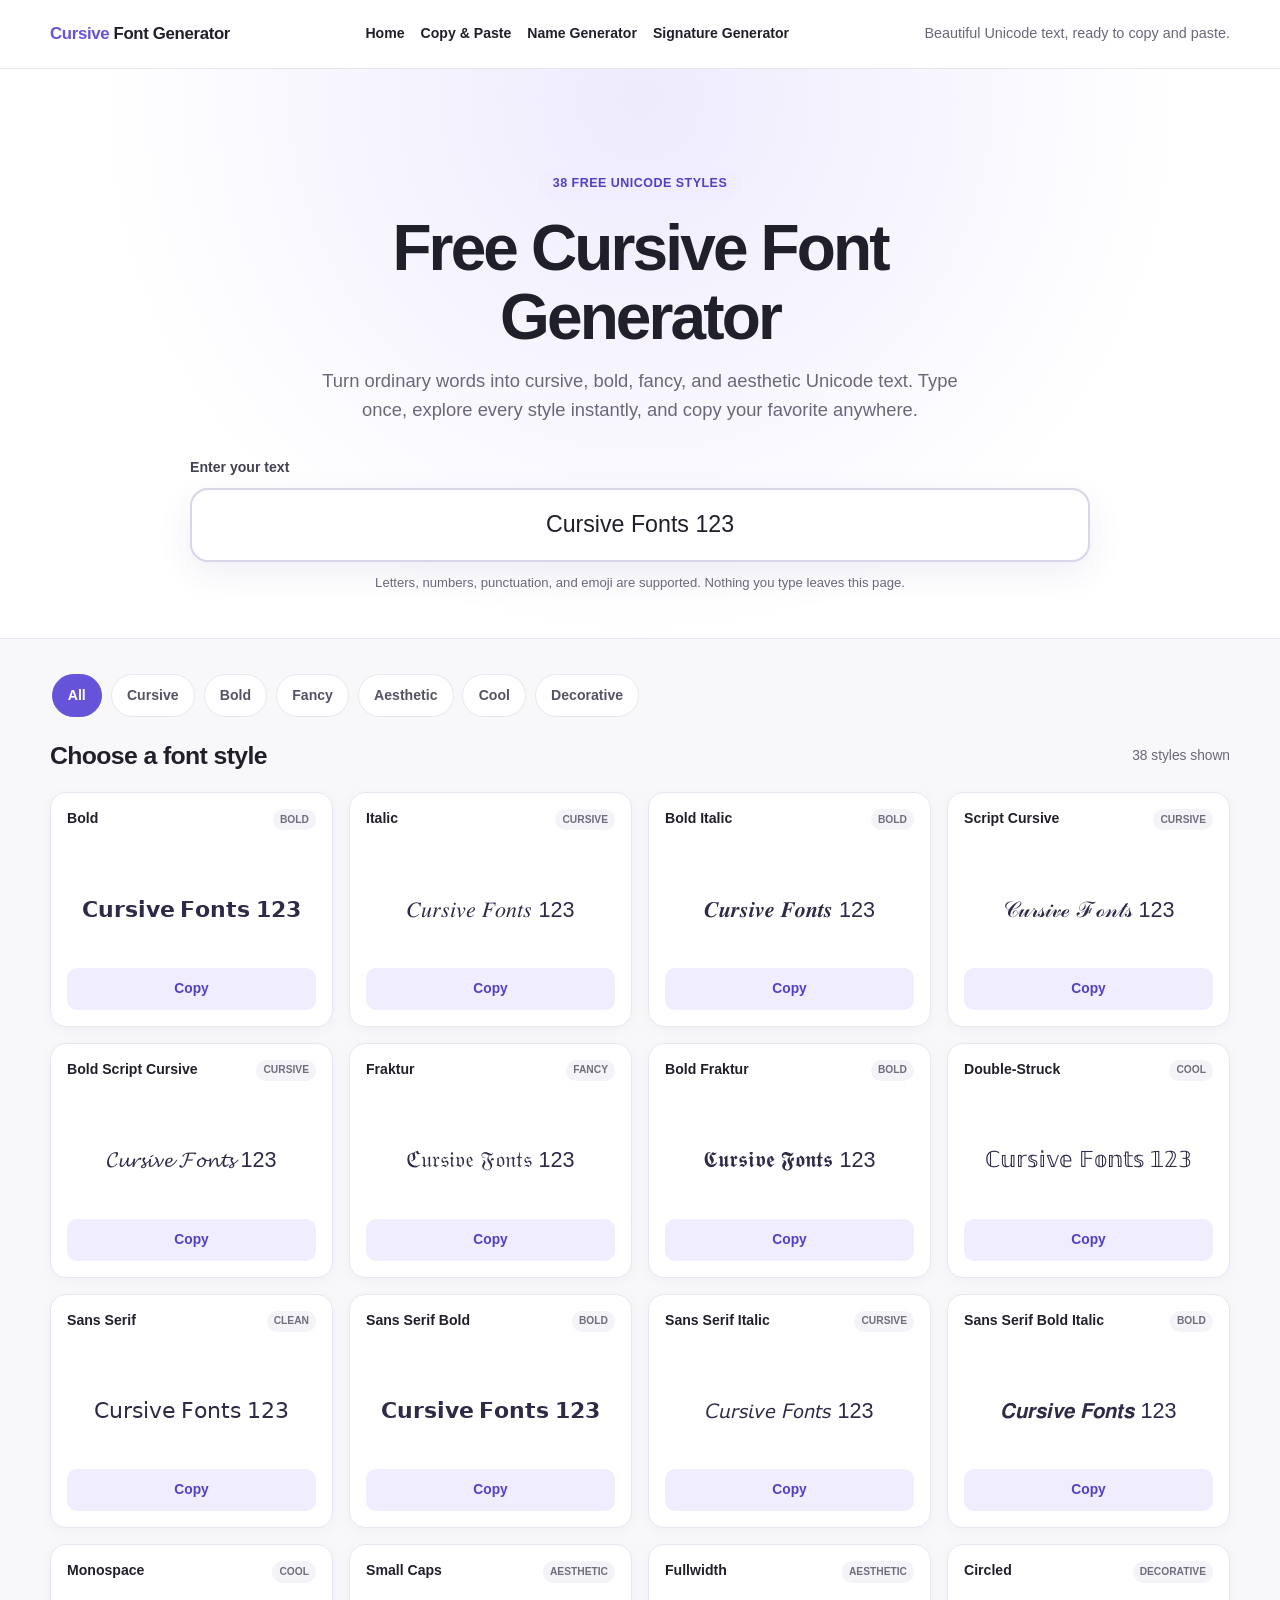
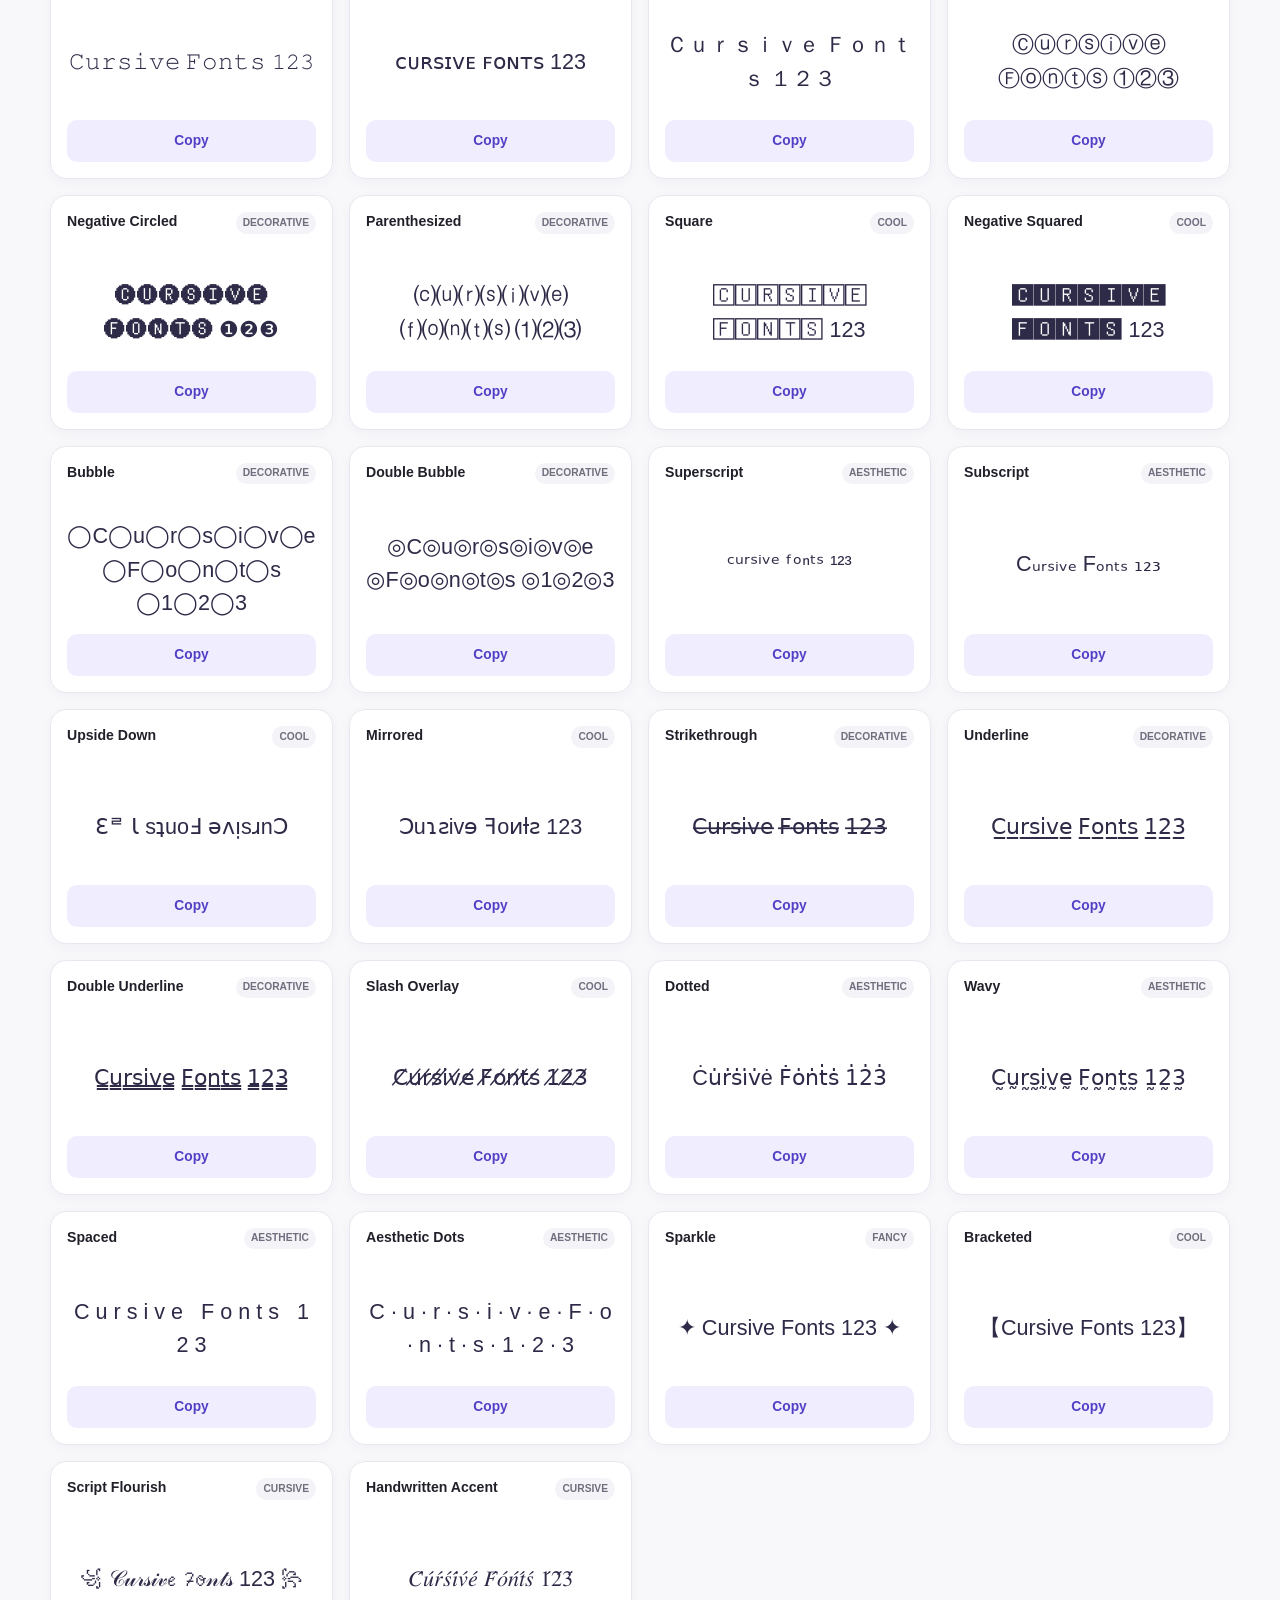
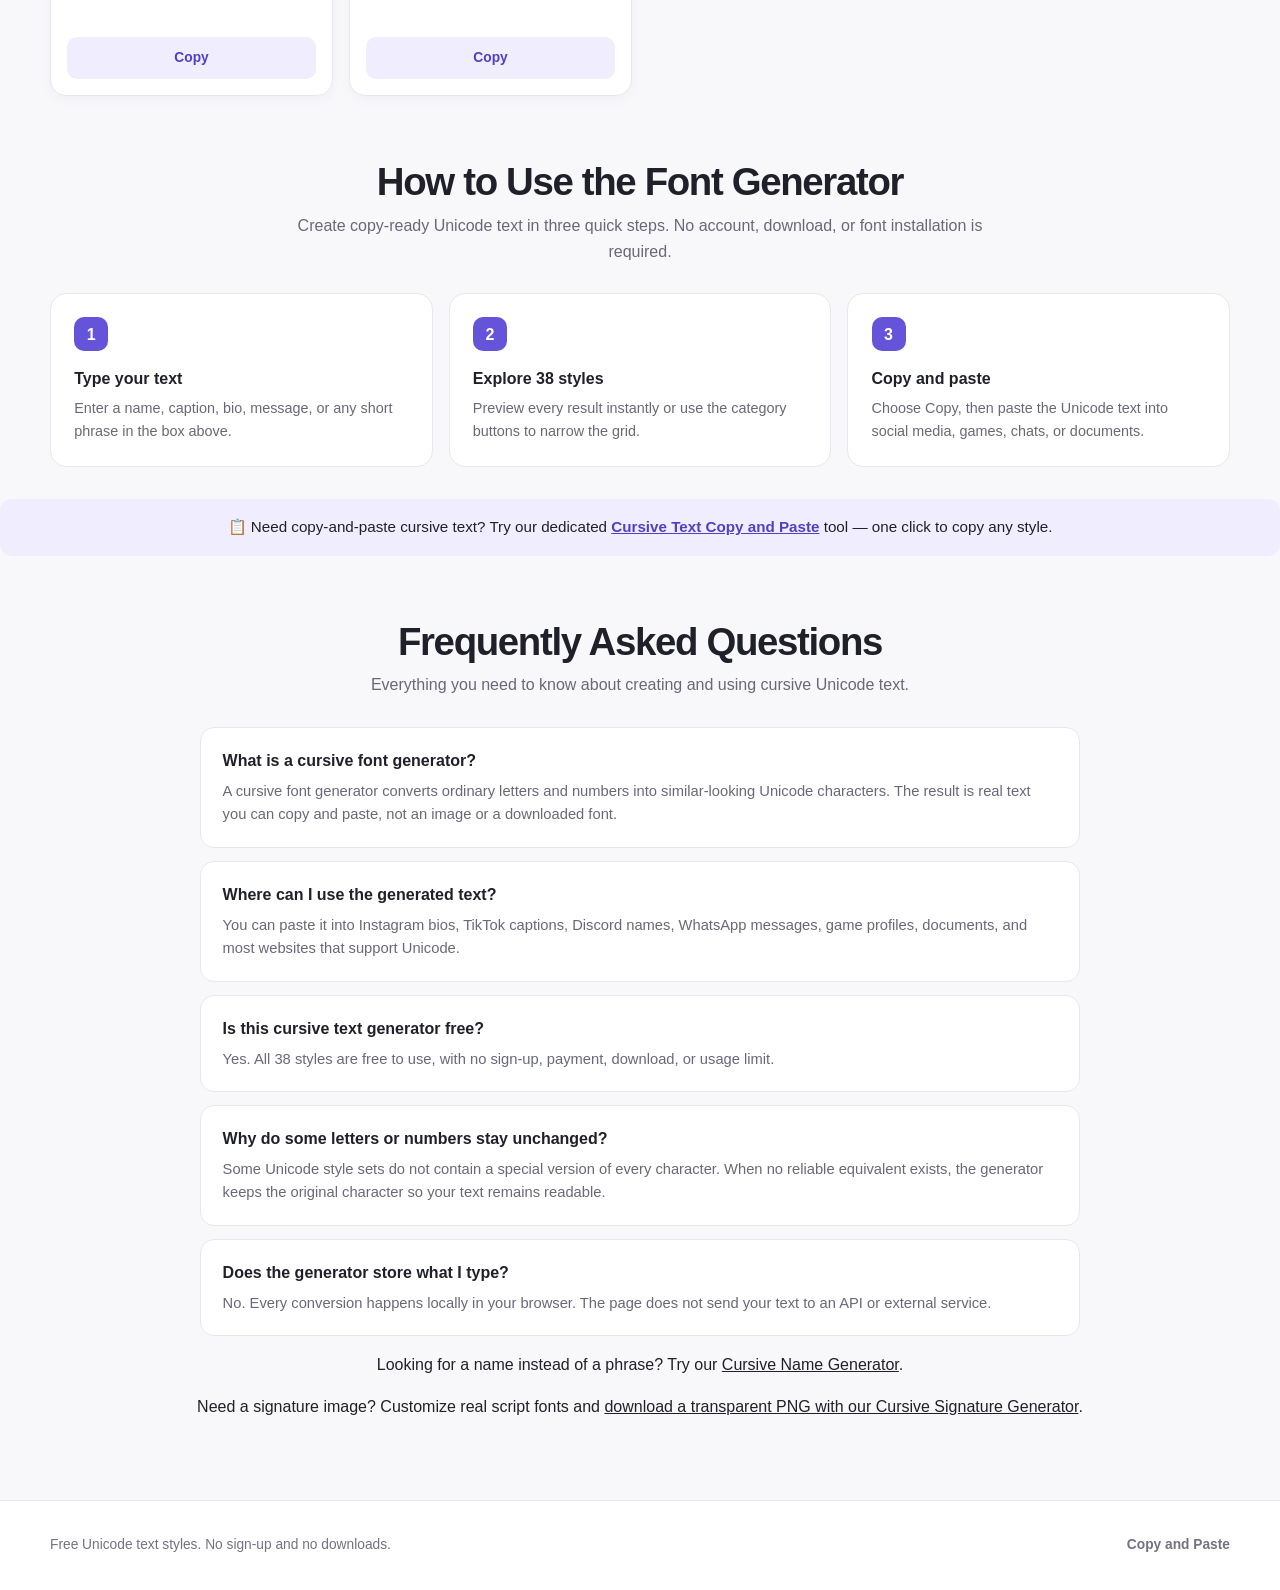
==== commit b2e39588: "Add files via upload Add cursive signature generator with transparent PNG download" ====
--- a/index.html
+++ b/index.html
@@ -413,6 +413,9 @@
     .header-inner { flex-wrap: wrap; padding-block: .7rem; }
     .header-nav { display: flex; flex-wrap: wrap; gap: 1rem; }
     @media(max-width: 680px) { .header-inner { justify-content: center; } .header-nav { justify-content: center; } }
+    .header-inner { flex-wrap: wrap; }
+    .header-nav { flex-wrap: wrap; }
+    @media(max-width: 760px) { .header-inner { justify-content: center; } .header-nav { justify-content: center; } }
   </style>
 </head>
 <body>
@@ -425,6 +428,7 @@
         <a href="/">Home</a>
         <a href="/copy-and-paste/">Copy & Paste</a>
         <a href="/cursive-name-generator/">Name Generator</a>
+        <a href="/cursive-signature-generator/">Signature Generator</a>
       </nav>
       <p class="header-note">Beautiful Unicode text, ready to copy and paste.</p>
     </div>
@@ -686,6 +690,7 @@
       </div>
     </section>
     <p class="container" style="text-align:center">Looking for a name instead of a phrase? Try our <a href="/cursive-name-generator/">Cursive Name Generator</a>.</p>
+    <p class="container" style="text-align:center">Need a signature image? Customize real script fonts and <a href="/cursive-signature-generator/">download a transparent PNG with our Cursive Signature Generator</a>.</p>
   </main>
 
   <footer class="site-footer">
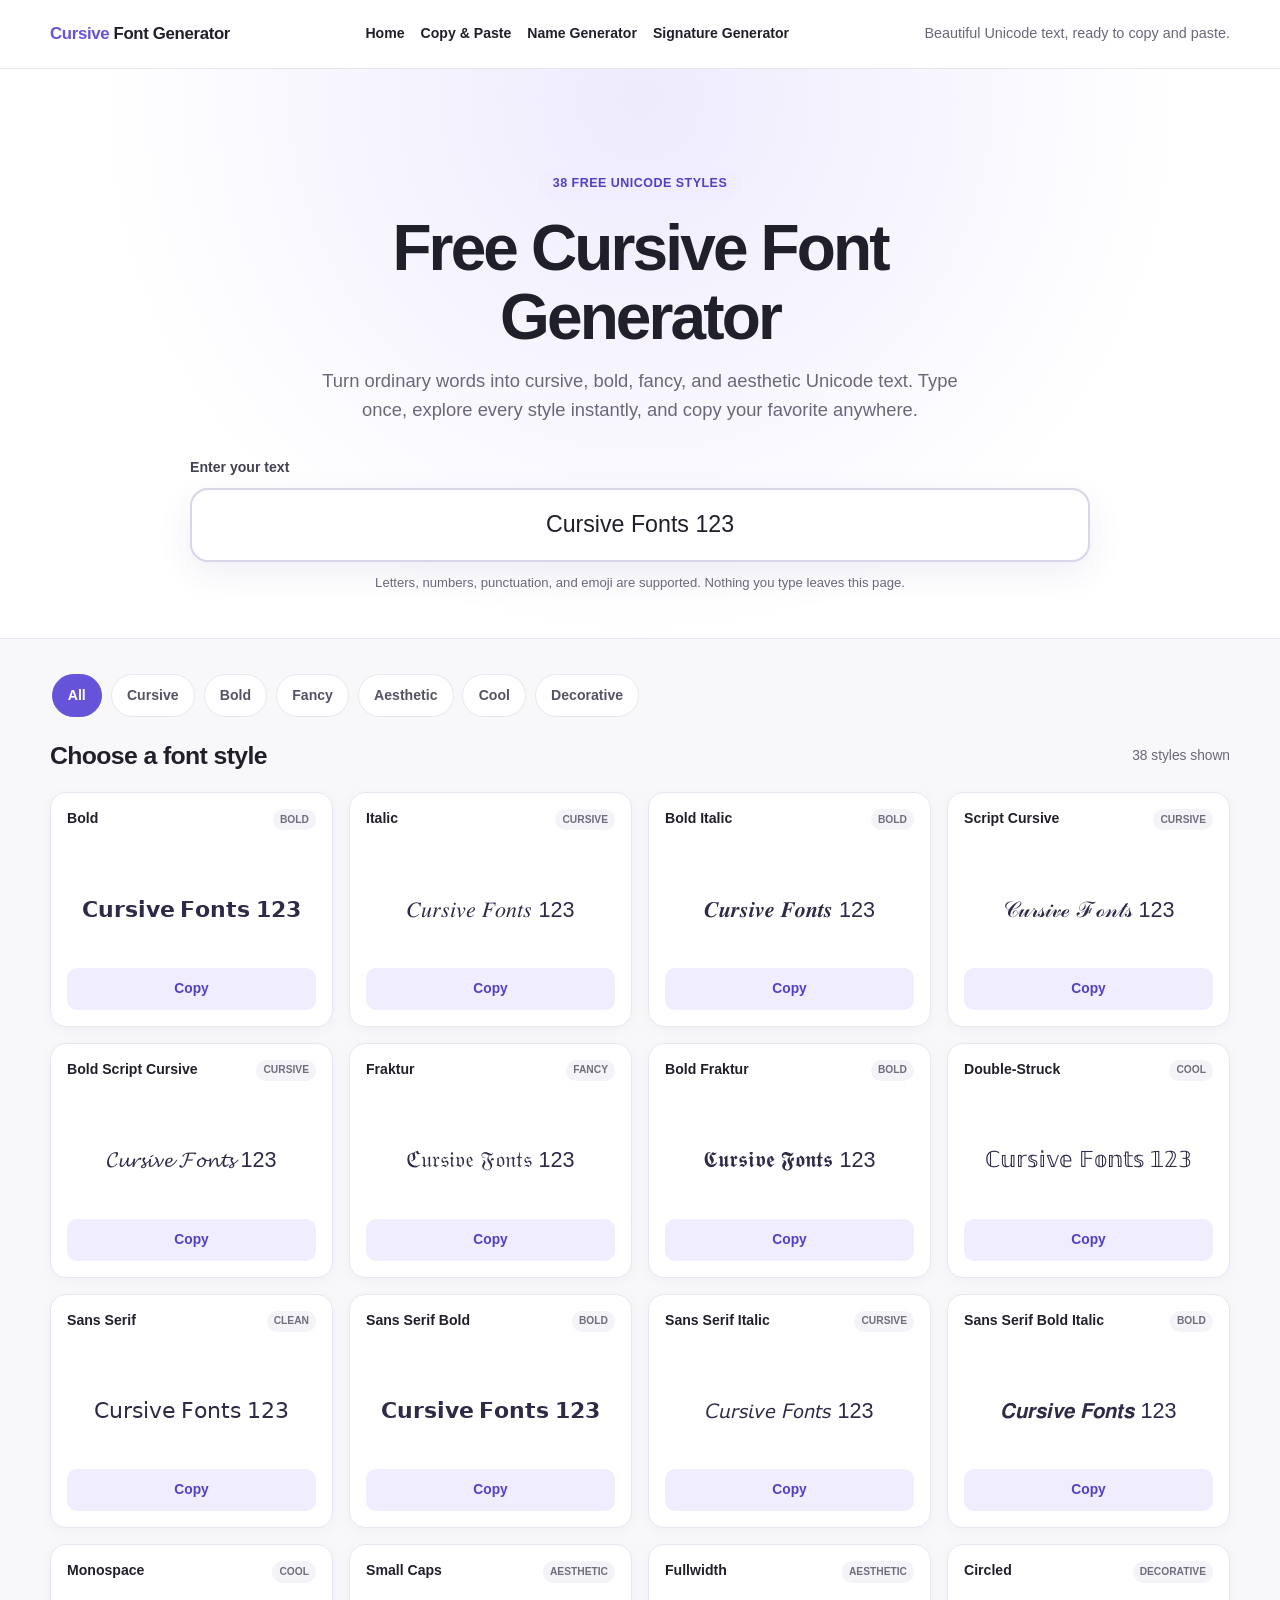
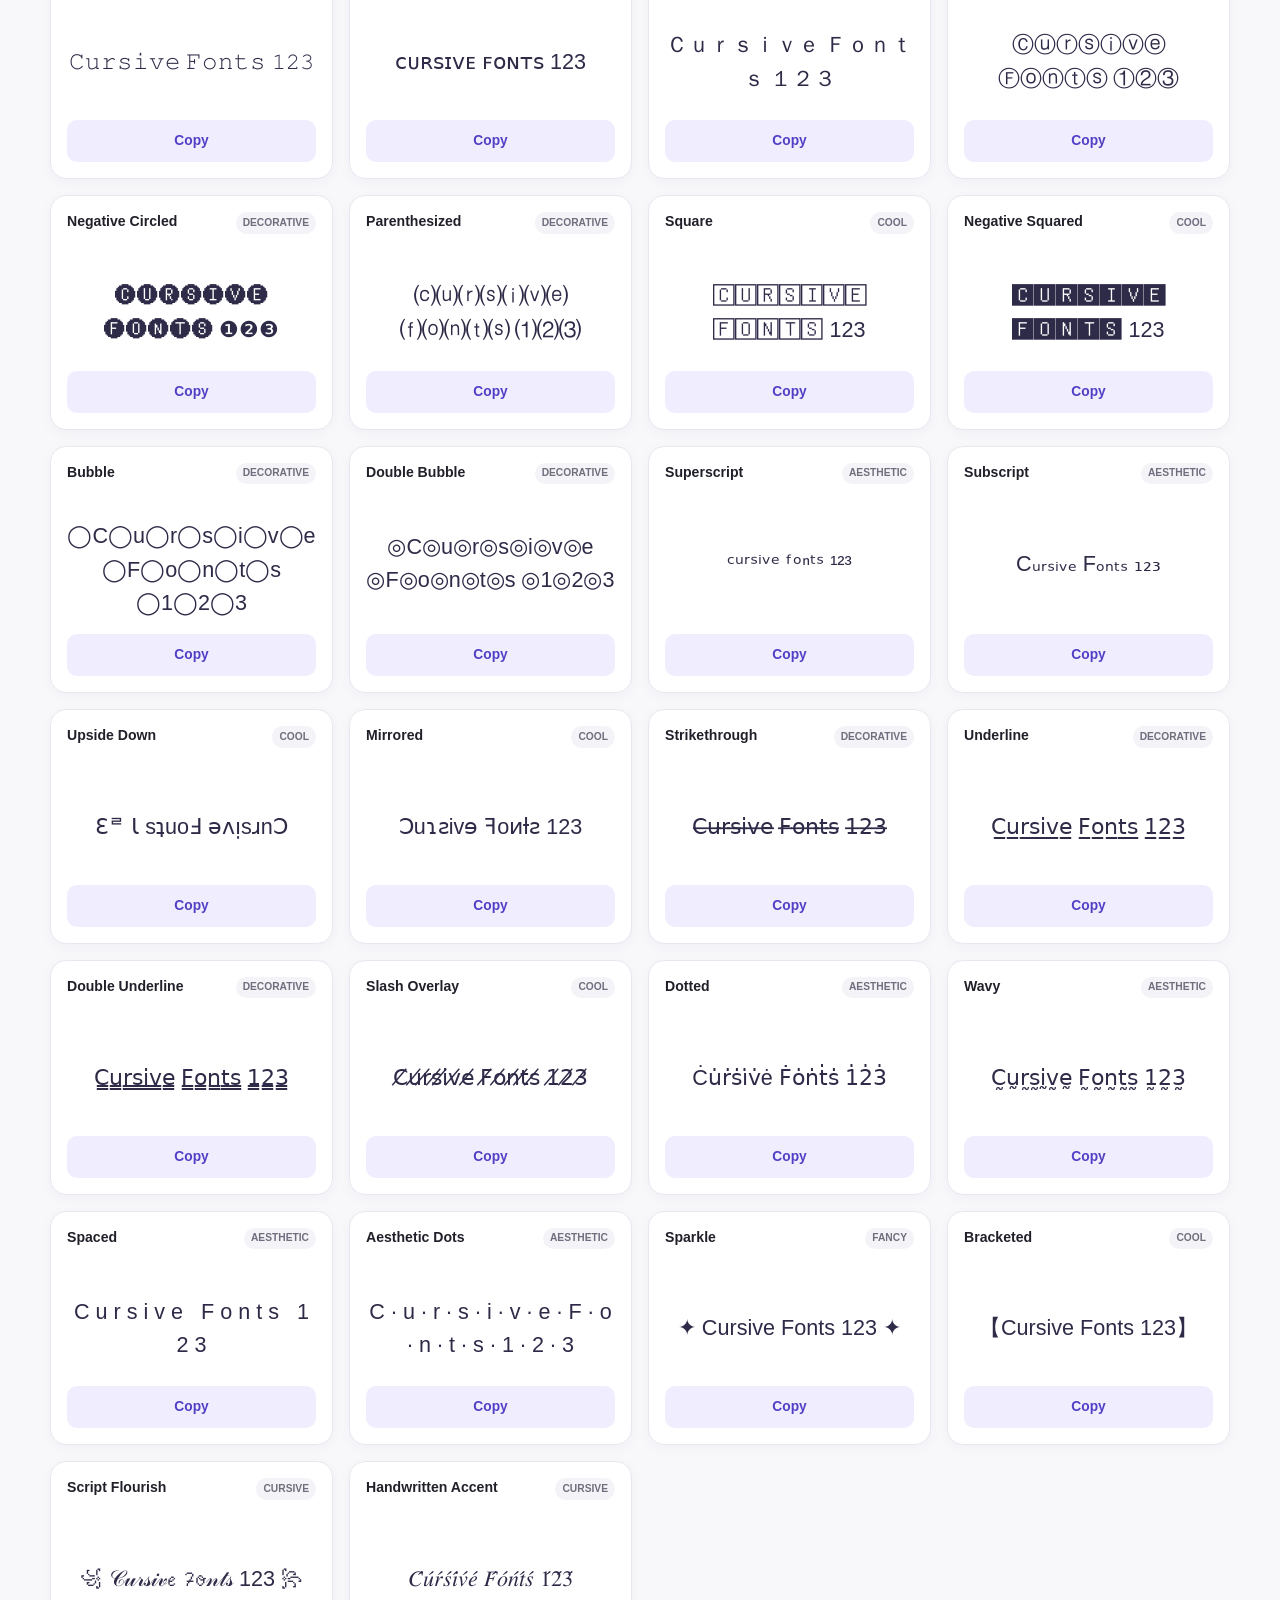
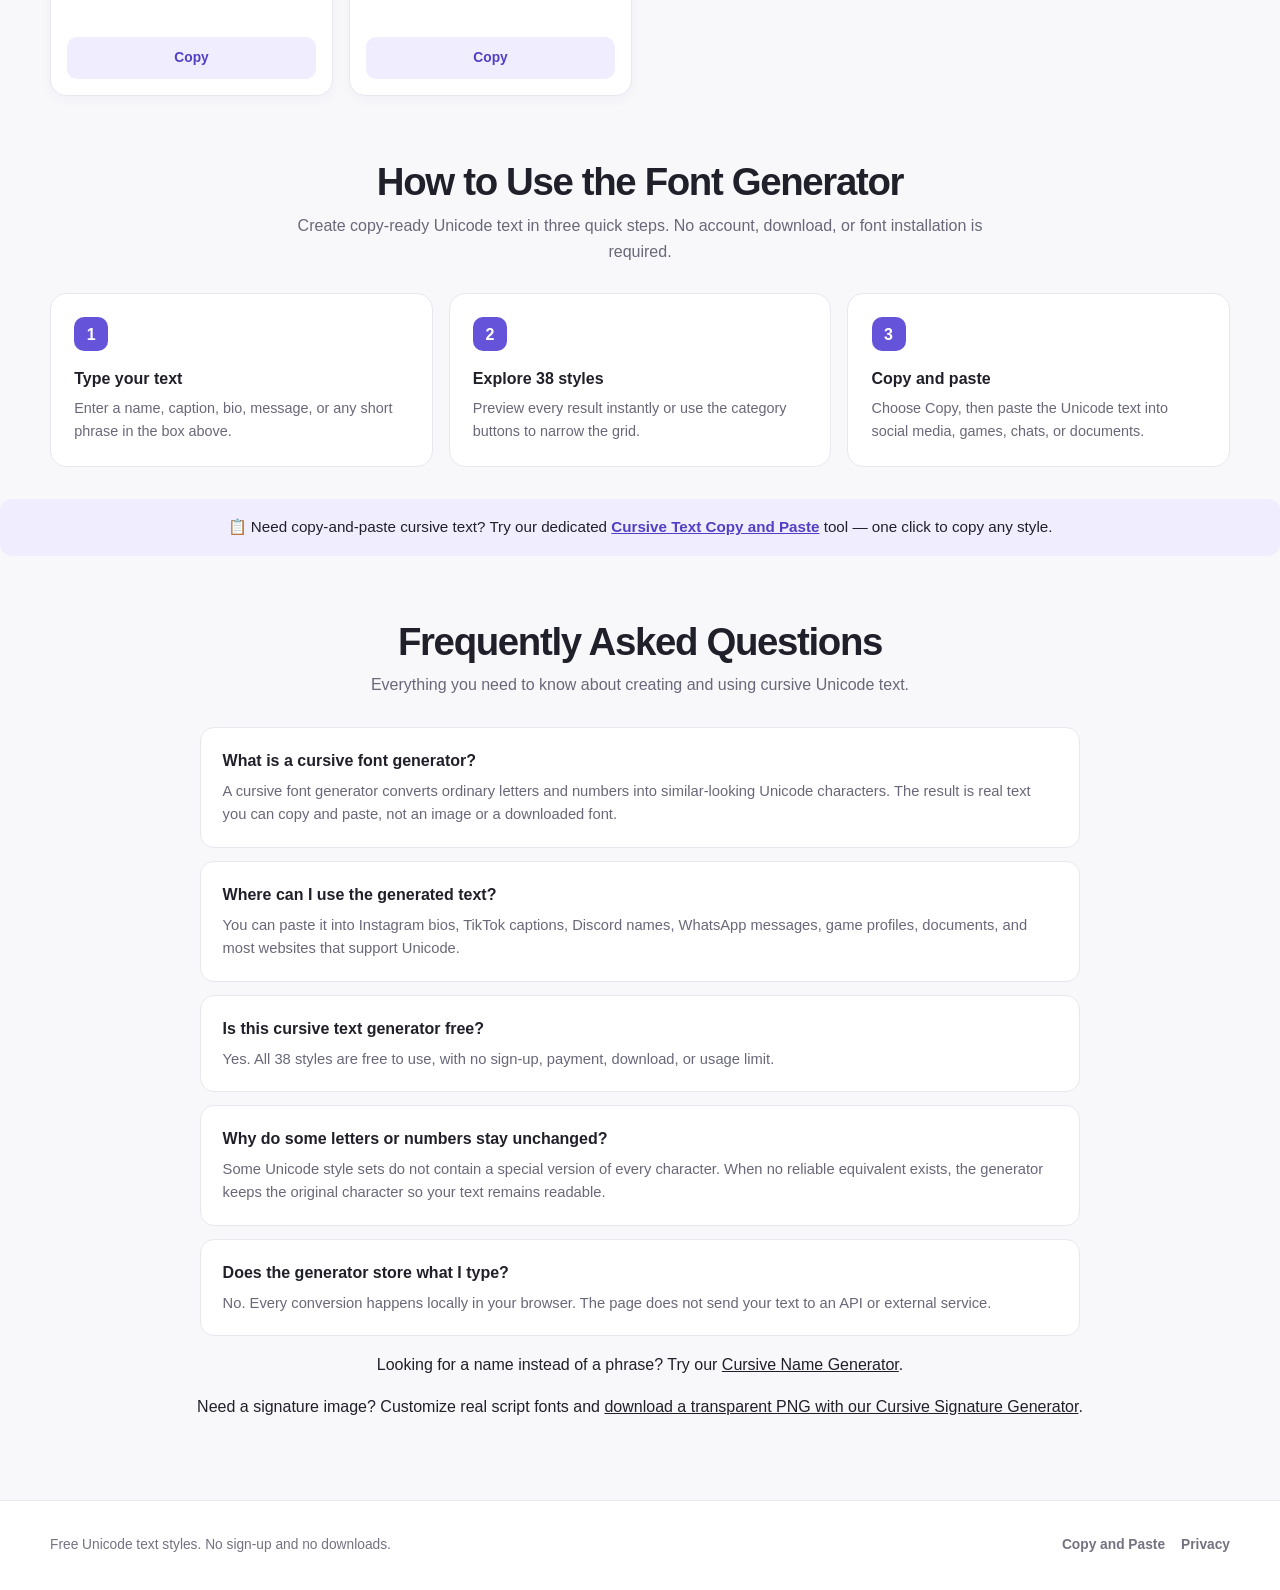
==== commit 37ca2f36: "Add files via upload" ====
--- a/index.html
+++ b/index.html
@@ -417,6 +417,13 @@
     .header-nav { flex-wrap: wrap; }
     @media(max-width: 760px) { .header-inner { justify-content: center; } .header-nav { justify-content: center; } }
   </style>
+  <script type="text/javascript">
+    (function(c,l,a,r,i,t,y){
+        c[a]=c[a]||function(){(c[a].q=c[a].q||[]).push(arguments)};
+        t=l.createElement(r);t.async=1;t.src="https://www.clarity.ms/tag/"+i;
+        y=l.getElementsByTagName(r)[0];y.parentNode.insertBefore(t,y);
+    })(window, document, "clarity", "script", "yqhsmpozg4");
+  </script>
 </head>
 <body>
   <a class="skip-link" href="#generator">Skip to generator</a>
@@ -698,7 +705,7 @@
       <p>Free Unicode text styles. No sign-up and no downloads.</p>
       <nav class="footer-nav" aria-label="Footer navigation">
         <a href="/copy-and-paste">Copy and Paste</a>
-      </nav>
+      <a href="/privacy/">Privacy</a></nav>
     </div>
   </footer>
 
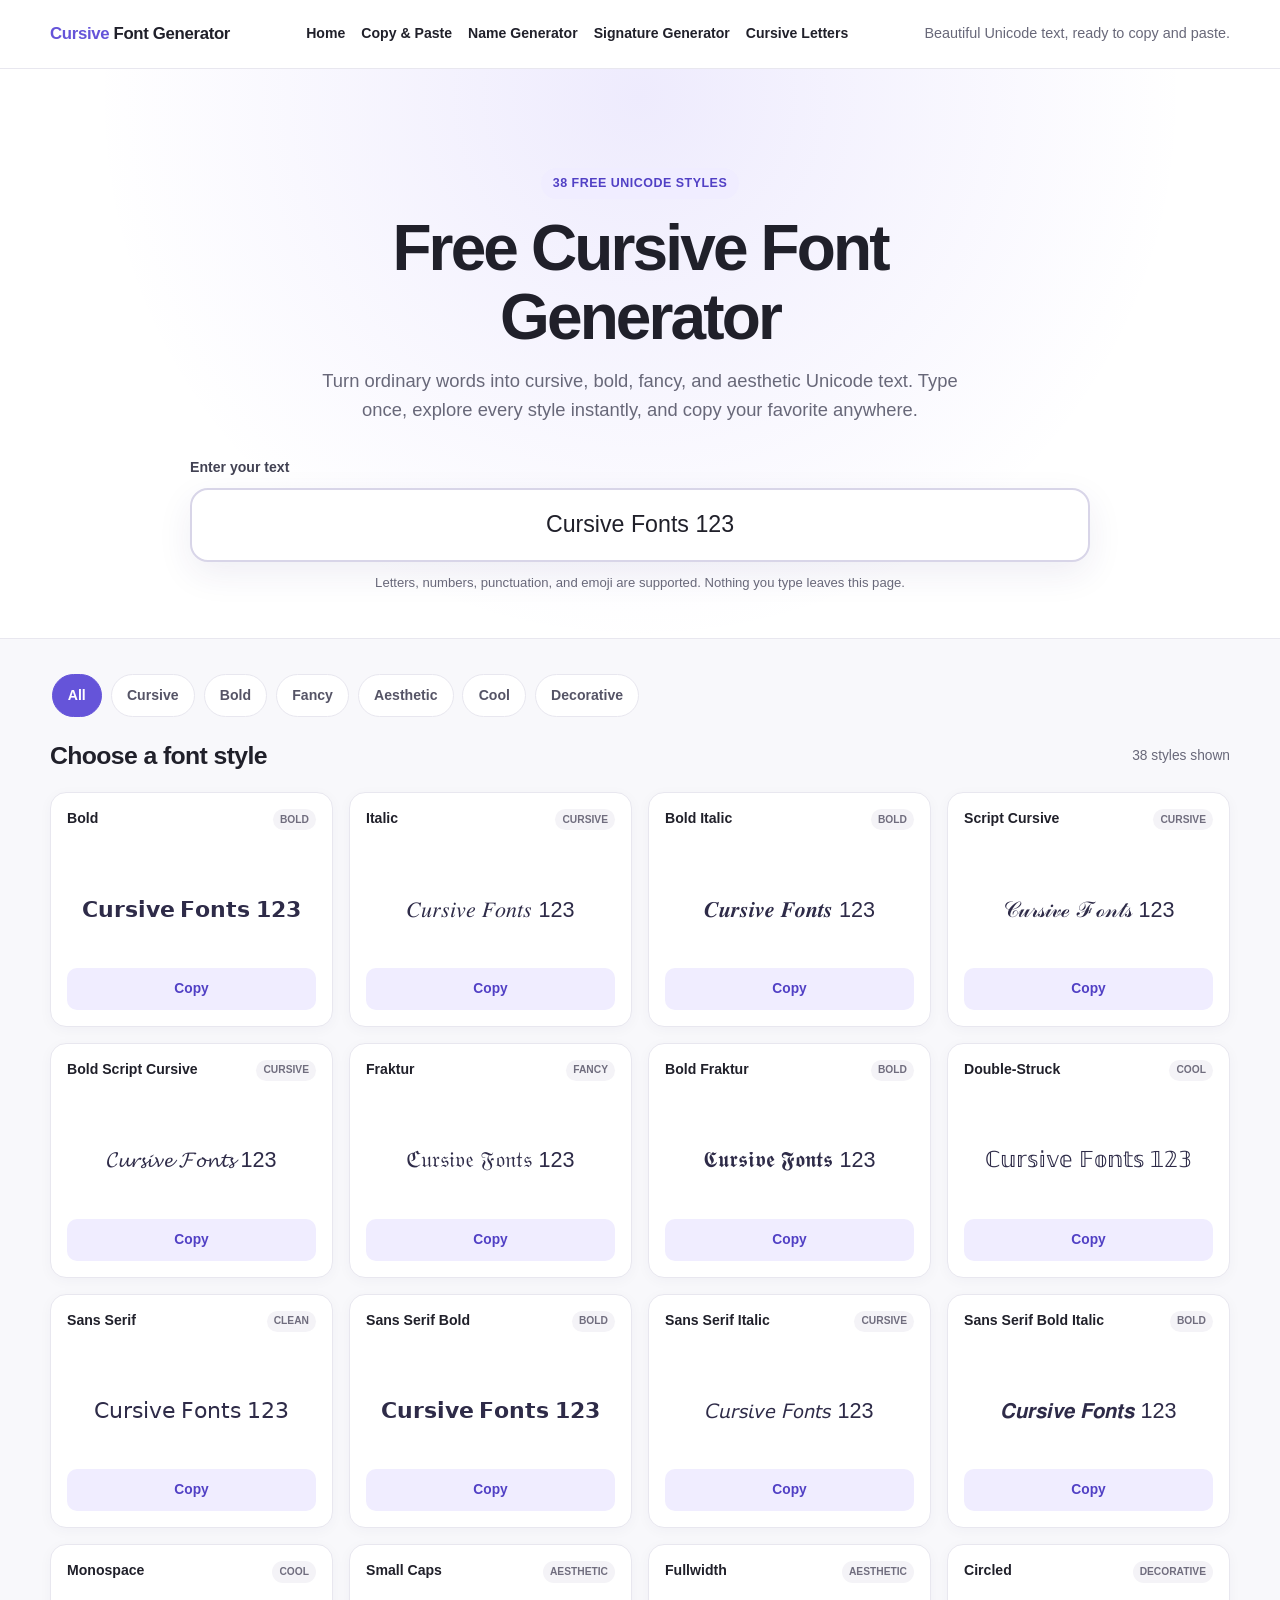
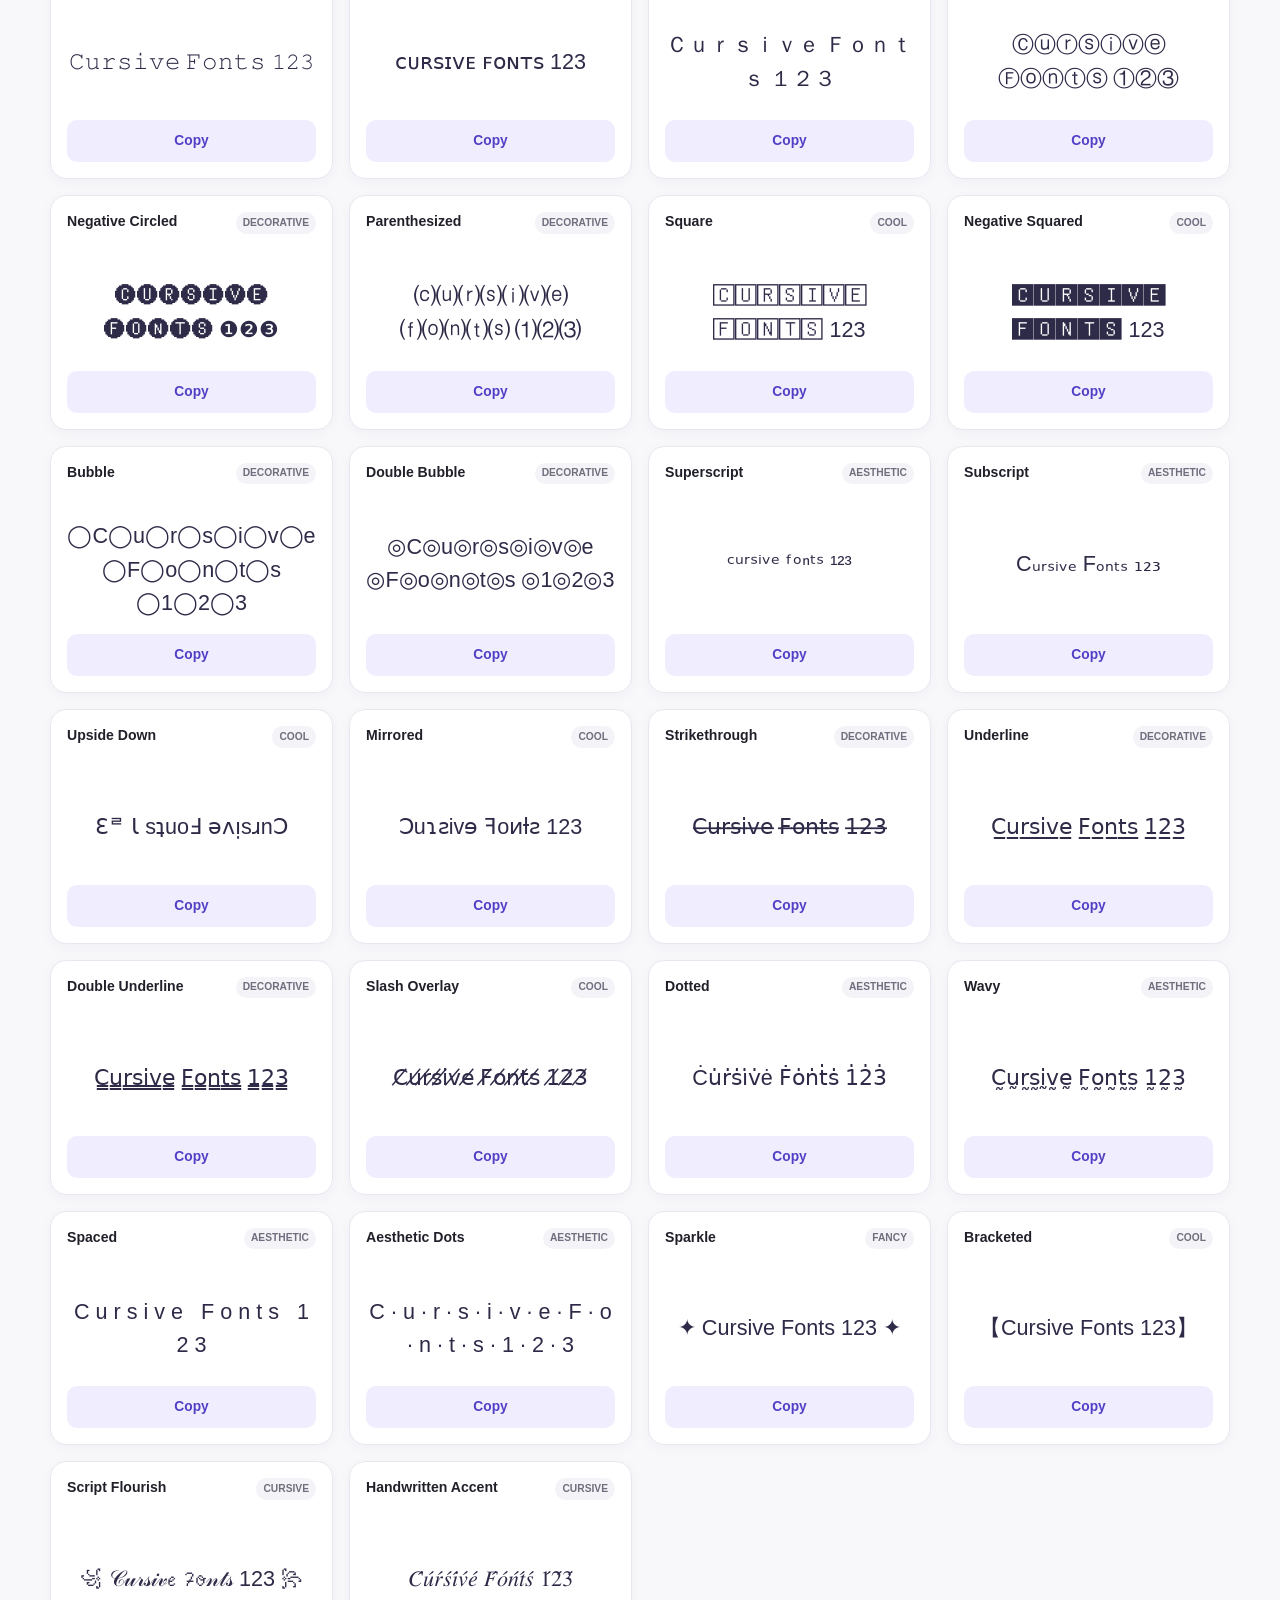
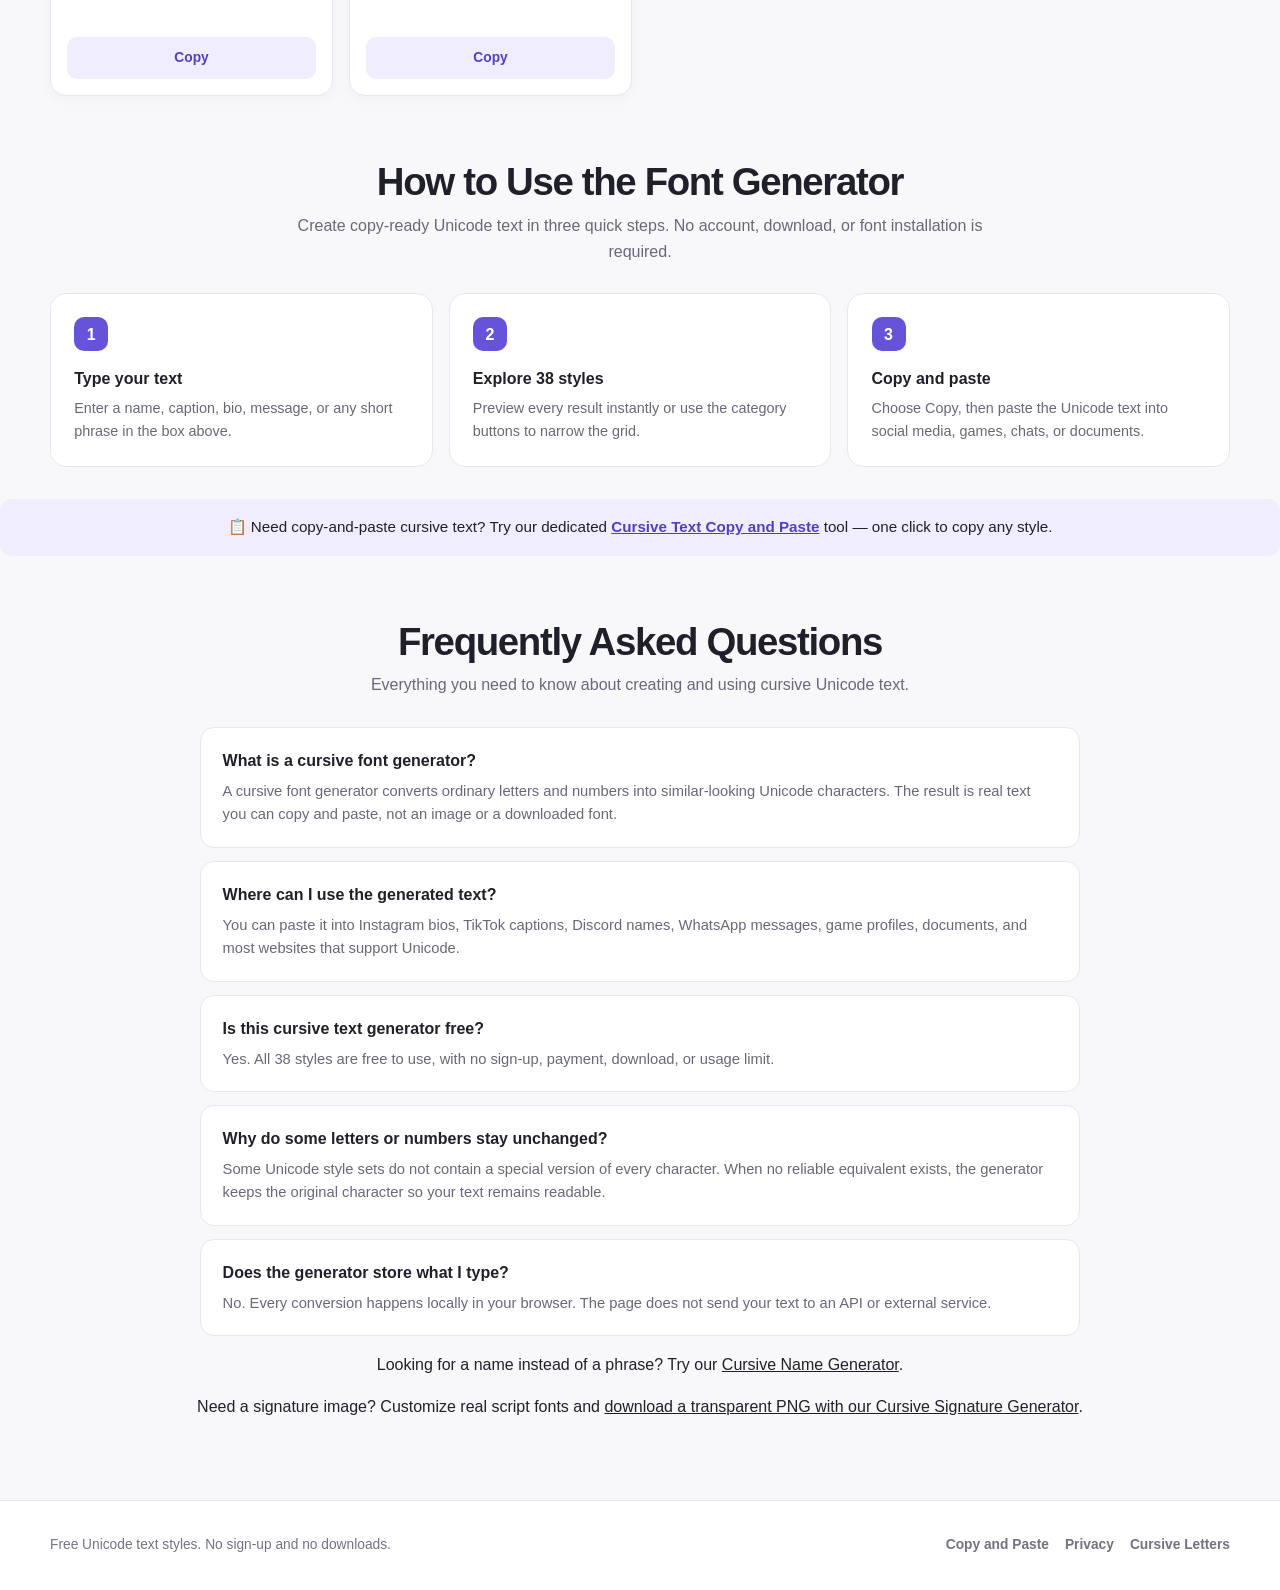
==== commit e0017731: "Add files via upload" ====
--- a/index.html
+++ b/index.html
@@ -436,7 +436,7 @@
         <a href="/copy-and-paste/">Copy & Paste</a>
         <a href="/cursive-name-generator/">Name Generator</a>
         <a href="/cursive-signature-generator/">Signature Generator</a>
-      </nav>
+      <a href="/cursive-letters/">Cursive Letters</a></nav>
       <p class="header-note">Beautiful Unicode text, ready to copy and paste.</p>
     </div>
   </header>
@@ -705,7 +705,7 @@
       <p>Free Unicode text styles. No sign-up and no downloads.</p>
       <nav class="footer-nav" aria-label="Footer navigation">
         <a href="/copy-and-paste">Copy and Paste</a>
-      <a href="/privacy/">Privacy</a></nav>
+      <a href="/privacy/">Privacy</a><a href="/cursive-letters/">Cursive Letters</a></nav>
     </div>
   </footer>
 
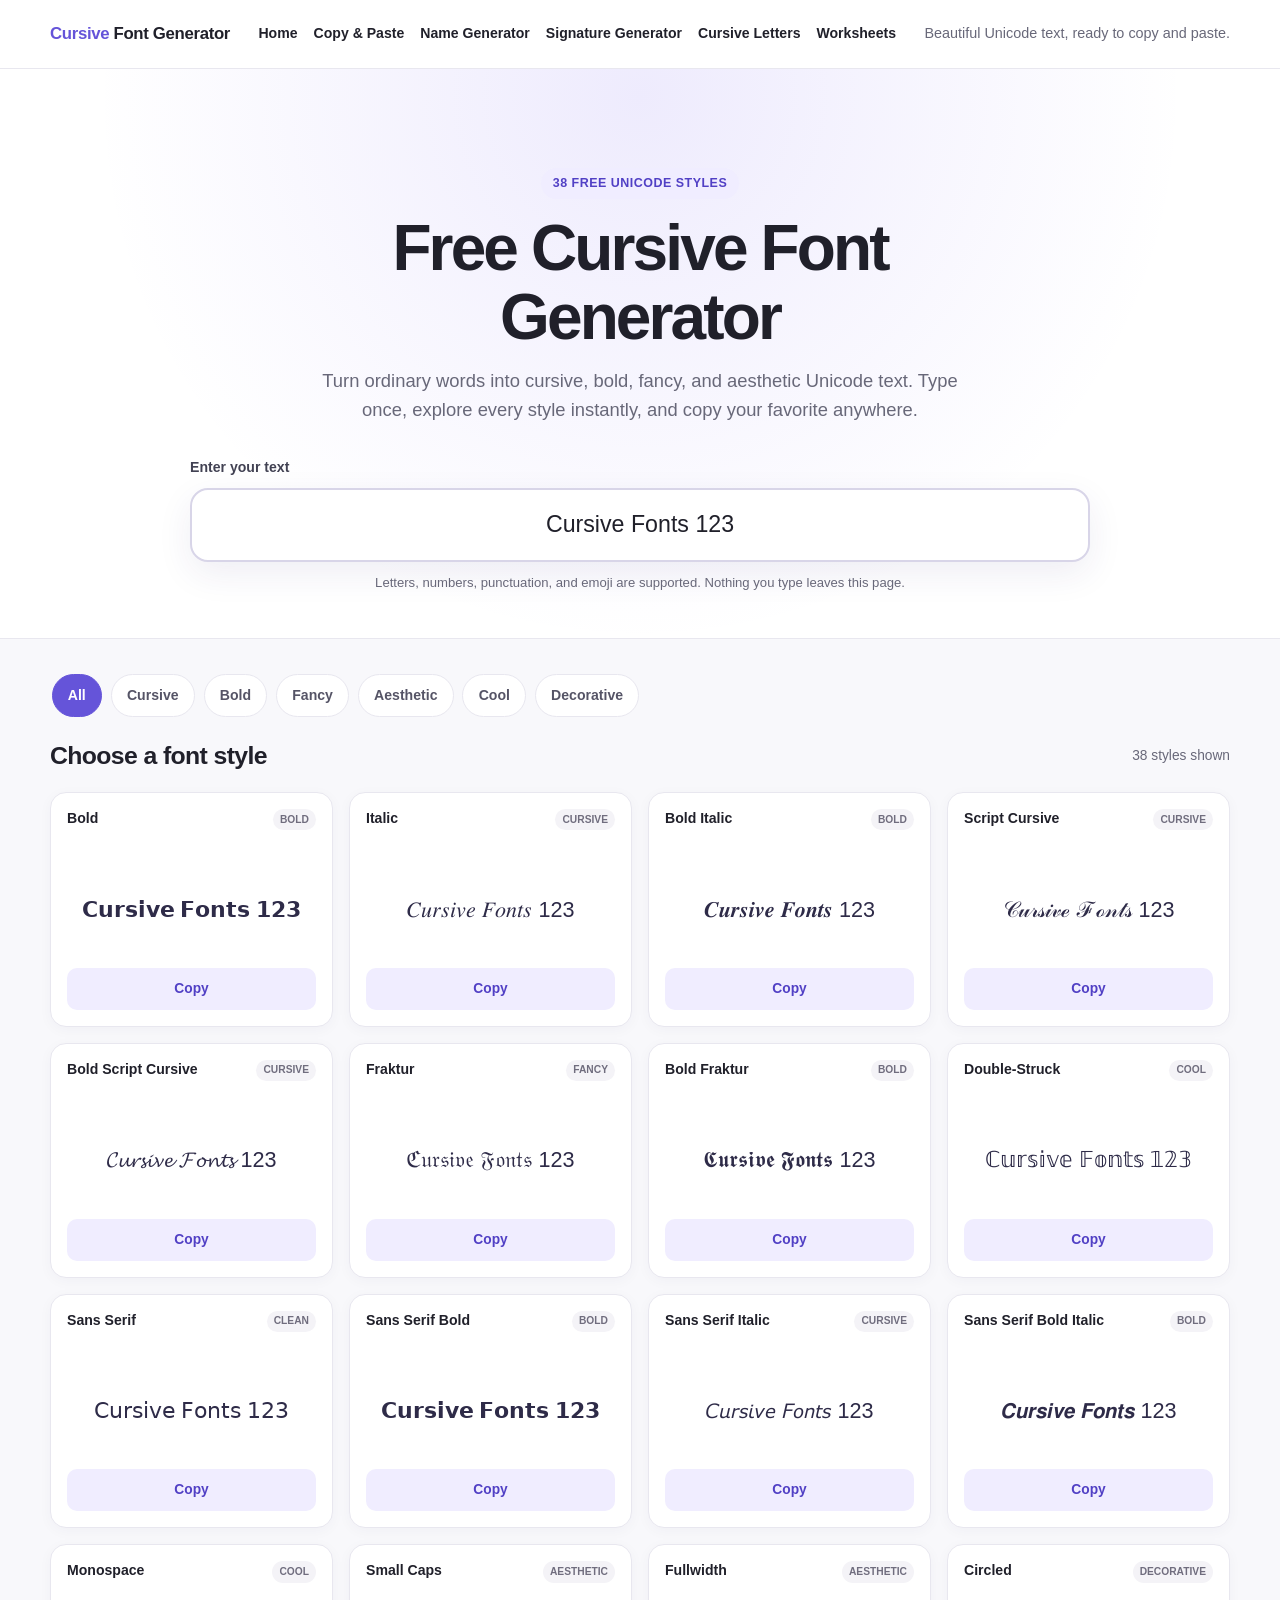
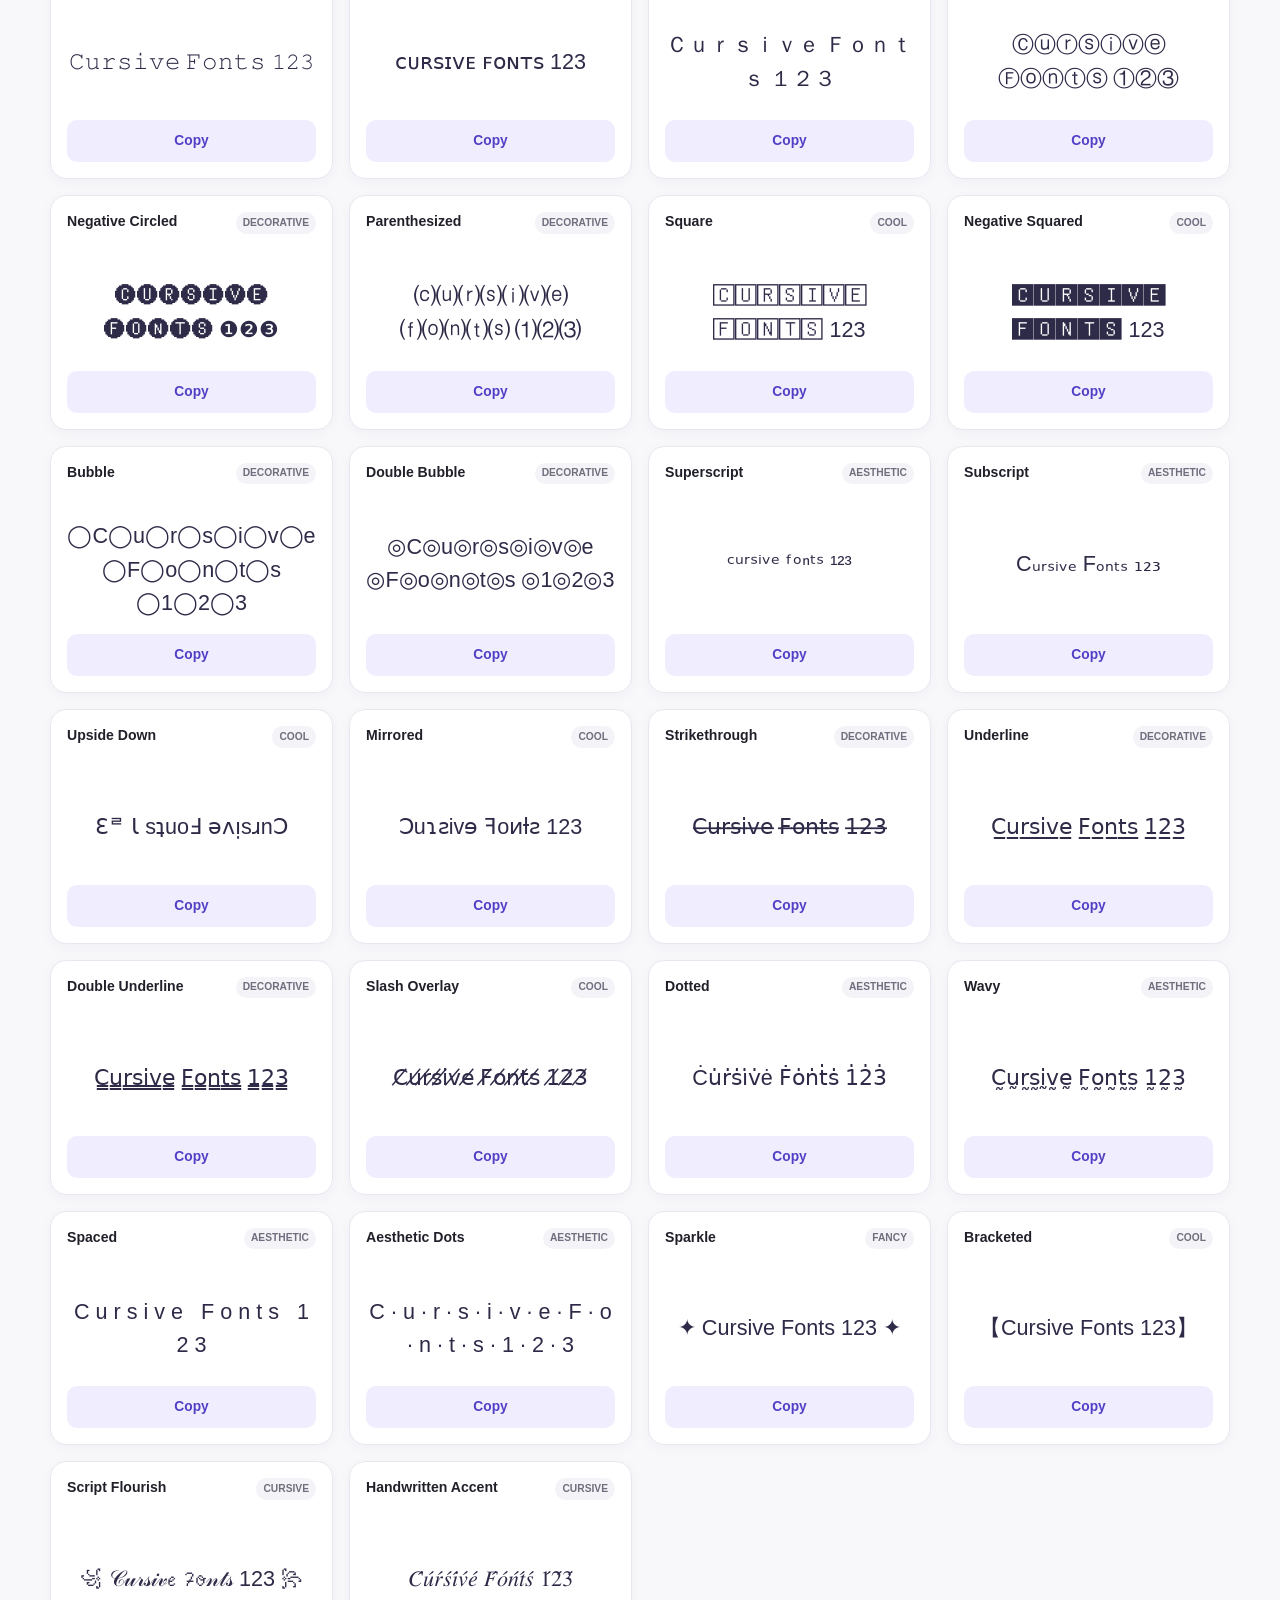
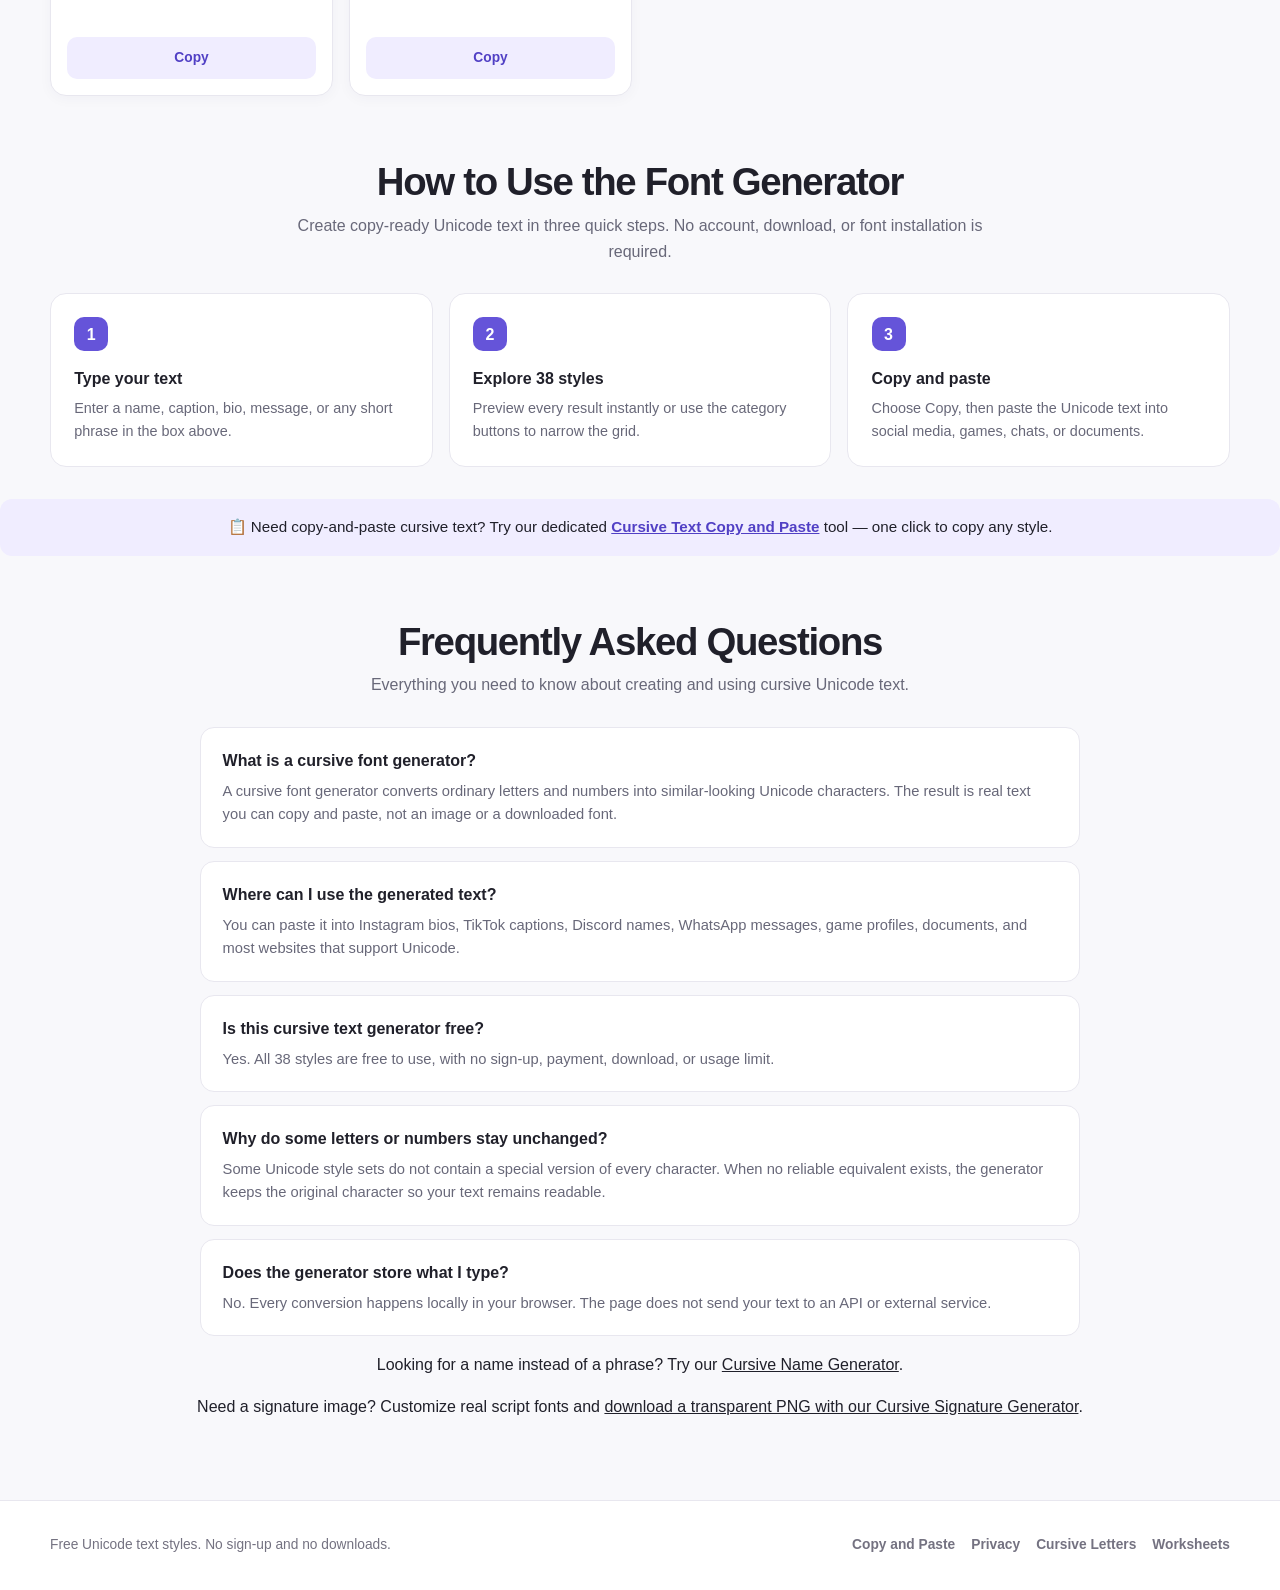
==== commit 919175ff: "feat: add printable cursive worksheets page and PDFs - New /cursive-worksheets/ page: four styles, u" ====
--- a/index.html
+++ b/index.html
@@ -4,13 +4,22 @@
   <meta charset="UTF-8">
   <meta name="viewport" content="width=device-width, initial-scale=1.0">
   <title>Cursive Font Generator - Free Online Cursive Text Copy & Paste</title>
-  <meta name="description" content="Generate beautiful cursive text instantly with Unicode. Free online cursive font generator with copy & paste support. Try 30+ styles — elegant, fancy, bold, aesthetic. No sign-up needed.">
+  <meta name="description" content="Turn text into 38 cursive, bold and fancy Unicode styles. Copy and paste into Instagram, TikTok or Discord — free, no signup, nothing leaves your browser.">
   <meta name="robots" content="index, follow">
   <meta name="theme-color" content="#6d5ce7">
   <meta property="og:type" content="website">
   <meta property="og:title" content="Cursive Font Generator - Free Online Cursive Text Copy & Paste">
   <meta property="og:description" content="Create cursive, bold, fancy, and aesthetic Unicode text in 38 styles. Copy and paste anywhere for free.">
+  <meta property="og:url" content="https://cursivefontsgenerator.com/">
+  <meta property="og:site_name" content="Cursive Font Generator">
+  <meta property="og:image" content="https://cursivefontsgenerator.com/og/home.png">
+  <meta property="og:image:width" content="1200">
+  <meta property="og:image:height" content="630">
+  <meta property="og:image:alt" content="Cursive Font Generator — 38 Unicode text styles">
+  <meta name="twitter:card" content="summary_large_image">
+  <meta name="twitter:image" content="https://cursivefontsgenerator.com/og/home.png">
   <link rel="canonical" href="https://cursivefontsgenerator.com/">
+  <link rel="icon" href="/favicon.png" type="image/png">
   <style>
     :root {
       --accent: #6554d9;
@@ -424,6 +433,60 @@
         y=l.getElementsByTagName(r)[0];y.parentNode.insertBefore(t,y);
     })(window, document, "clarity", "script", "yqhsmpozg4");
   </script>
+  <!-- Google tag (gtag.js) -->
+  <script async src="https://www.googletagmanager.com/gtag/js?id=G-YBH862SJ7E"></script>
+  <script>
+    window.dataLayer = window.dataLayer || [];
+    function gtag(){dataLayer.push(arguments);}
+    gtag('js', new Date());
+  
+    gtag('config', 'G-YBH862SJ7E');
+  </script>
+  <script type="application/ld+json">
+  {
+    "@context": "https://schema.org",
+    "@graph": [
+      {
+        "@type": "Organization",
+        "@id": "https://cursivefontsgenerator.com/#org",
+        "name": "Cursive Font Generator",
+        "url": "https://cursivefontsgenerator.com/",
+        "logo": {
+          "@type": "ImageObject",
+          "url": "https://cursivefontsgenerator.com/og/home.png",
+          "width": 1200,
+          "height": 630
+        }
+      },
+      {
+        "@type": "WebSite",
+        "@id": "https://cursivefontsgenerator.com/#website",
+        "url": "https://cursivefontsgenerator.com/",
+        "name": "Cursive Font Generator",
+        "inLanguage": "en",
+        "publisher": { "@id": "https://cursivefontsgenerator.com/#org" }
+      },
+      {
+        "@type": "WebApplication",
+        "@id": "https://cursivefontsgenerator.com/#app",
+        "name": "Cursive Font Generator",
+        "url": "https://cursivefontsgenerator.com/",
+        "applicationCategory": "UtilitiesApplication",
+        "operatingSystem": "Any",
+        "browserRequirements": "Requires JavaScript",
+        "inLanguage": "en",
+        "isAccessibleForFree": true,
+        "offers": { "@type": "Offer", "price": "0", "priceCurrency": "USD" },
+        "featureList": [
+          "38 Unicode cursive, bold, fancy and aesthetic text styles",
+          "One-click copy and paste",
+          "Runs entirely in the browser"
+        ],
+        "publisher": { "@id": "https://cursivefontsgenerator.com/#org" }
+      }
+    ]
+  }
+  </script>
 </head>
 <body>
   <a class="skip-link" href="#generator">Skip to generator</a>
@@ -436,7 +499,8 @@
         <a href="/copy-and-paste/">Copy & Paste</a>
         <a href="/cursive-name-generator/">Name Generator</a>
         <a href="/cursive-signature-generator/">Signature Generator</a>
-      <a href="/cursive-letters/">Cursive Letters</a></nav>
+      <a href="/cursive-letters/">Cursive Letters</a>
+        <a href="/cursive-worksheets/">Worksheets</a></nav>
       <p class="header-note">Beautiful Unicode text, ready to copy and paste.</p>
     </div>
   </header>
@@ -705,7 +769,8 @@
       <p>Free Unicode text styles. No sign-up and no downloads.</p>
       <nav class="footer-nav" aria-label="Footer navigation">
         <a href="/copy-and-paste">Copy and Paste</a>
-      <a href="/privacy/">Privacy</a><a href="/cursive-letters/">Cursive Letters</a></nav>
+      <a href="/privacy/">Privacy</a><a href="/cursive-letters/">Cursive Letters</a>
+        <a href="/cursive-worksheets/">Worksheets</a></nav>
     </div>
   </footer>
 
@@ -870,11 +935,49 @@
         if (!STYLE_TRANSFORMS[card.dataset.style]) throw new Error(`Missing transform for ${card.dataset.style}`);
       });
 
+      // Cache nodes and transforms once. Typing must never query the DOM.
+      const previewNodes = cards.map(card => ({
+        card,
+        el: card.querySelector('.preview'),
+        transform: STYLE_TRANSFORMS[card.dataset.style]
+      }));
+
+      let renderedValue = null;
+      let pendingValue = '';
+      let frameId = 0;
+      let debounceId = 0;
+
+      function drawPreviews(value) {
+        renderedValue = value;
+        const text = value || SAMPLE_TEXT;
+        for (let i = 0; i < previewNodes.length; i += 1) {
+          const node = previewNodes[i];
+          // Filtered-out cards are redrawn when the filter changes.
+          if (node.card.hidden) continue;
+          node.el.textContent = node.transform(text);
+        }
+      }
+
+      function scheduleDraw() {
+        if (frameId) return;
+        frameId = window.requestAnimationFrame(() => {
+          frameId = 0;
+          drawPreviews(pendingValue);
+        });
+      }
+
+      // Short input renders on the next frame (still feels instant); longer
+      // input is merged so a fast typist cannot queue 38 transforms per key.
       function updatePreviews(rawText) {
-        const text = rawText || SAMPLE_TEXT;
-        cards.forEach(card => {
-          card.querySelector('.preview').textContent = STYLE_TRANSFORMS[card.dataset.style](text);
-        });
+        const value = rawText || '';
+        if (value === renderedValue) return;
+        pendingValue = value;
+        window.clearTimeout(debounceId);
+        if (value.length <= 8) {
+          scheduleDraw();
+        } else {
+          debounceId = window.setTimeout(scheduleDraw, 120);
+        }
       }
 
       function applyFilter(filter) {
@@ -886,6 +989,7 @@
         });
         filterButtons.forEach(button => button.setAttribute('aria-pressed', String(button.dataset.filter === filter)));
         resultCount.textContent = `${visible} ${visible === 1 ? 'style' : 'styles'} shown`;
+        drawPreviews(input.value);
       }
 
       async function writeToClipboard(text) {
